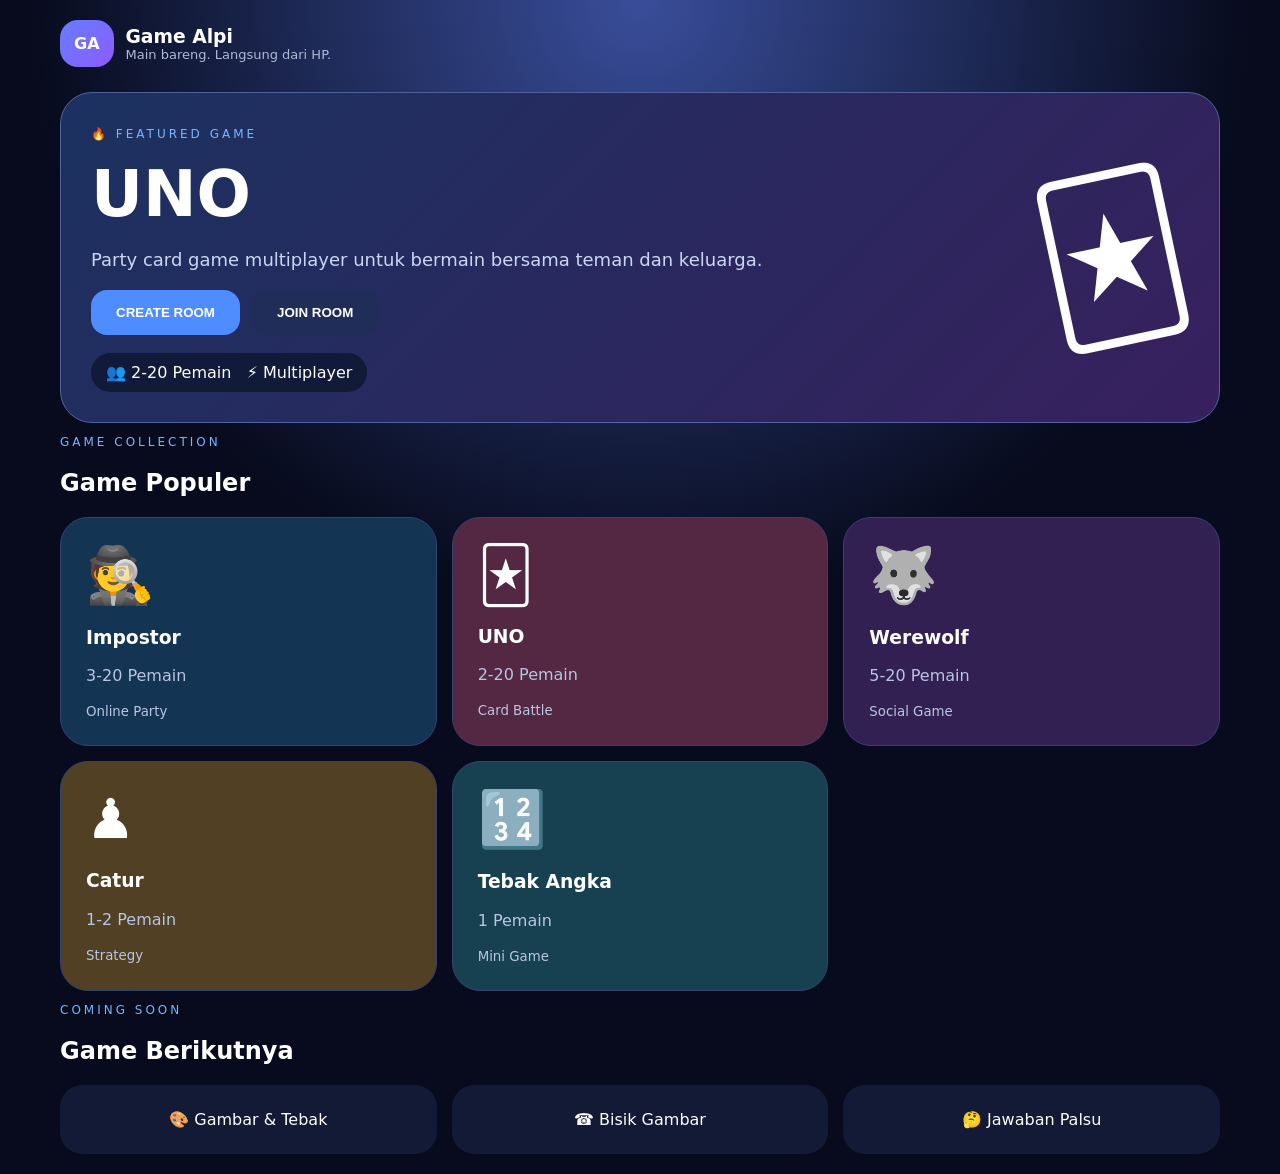
==== index.html @ 484ffc63 "Add files via upload" ====
<!doctype html>
<html lang="id">
<head>
<meta charset="UTF-8">
<meta name="viewport" content="width=device-width,initial-scale=1">
<title>Game Alpi</title>
<link rel="stylesheet" href="style.css">
</head>
<body>
<div class="bg"></div>

<main class="container">

<header class="nav">
    <div class="brand">
        <div class="logo">GA</div>
        <div>
            <h3>Game Alpi</h3>
            <p>Main bareng. Langsung dari HP.</p>
        </div>
    </div>

    <div class="nav-actions">
        
        
    </div>
</header>

<section class="hero">
    <div class="hero-content">
        <span>🔥 FEATURED GAME</span>
        <h1>UNO</h1>
        <p>Party card game multiplayer untuk bermain bersama teman dan keluarga.</p>

        <div class="hero-buttons">
            <button onclick="location.href='uno/'">CREATE ROOM</button>
            <button class="secondary" onclick="location.href='uno/'">JOIN ROOM</button>
        </div>

        <div class="stats">
            👥 2-20 Pemain &nbsp; ⚡ Multiplayer
        </div>
    </div>

    <div class="hero-art">
        🃏
    </div>
</section>

<section>
<div class="title">
    <p>GAME COLLECTION</p>
    <h2>Game Populer</h2>
</div>

<div class="games">
<a class="card blue" href="impostor/"><b>🕵️</b><h3>Impostor</h3><p>3-20 Pemain</p><small>Online Party</small></a>
<a class="card red" href="uno/"><b>🃏</b><h3>UNO</h3><p>2-20 Pemain</p><small>Card Battle</small></a>
<a class="card purple" href="werewolf/"><b>🐺</b><h3>Werewolf</h3><p>5-20 Pemain</p><small>Social Game</small></a>
<a class="card gold" href="catur/"><b>♟</b><h3>Catur</h3><p>1-2 Pemain</p><small>Strategy</small></a>
<a class="card cyan" href="tebak-angka/"><b>🔢</b><h3>Tebak Angka</h3><p>1 Pemain</p><small>Mini Game</small></a>
</div>
</section>

<section>
<div class="title">
<p>COMING SOON</p>
<h2>Game Berikutnya</h2>
</div>

<div class="coming">
<div>🎨 Gambar & Tebak</div>
<div>☎️ Bisik Gambar</div>
<div>🤔 Jawaban Palsu</div>
</div>
</section>

</main>

</body>
</html>
---- style.css ----
*{box-sizing:border-box}

body{
margin:0;
background:#070b1d;
color:white;
font-family:Inter,system-ui,sans-serif
}

.bg{
position:fixed;
inset:0;
background:
radial-gradient(circle at top,#394d9a,#070b1d 55%);
z-index:-1
}

.container{
max-width:1200px;
margin:auto;
padding:20px
}

.nav{
display:flex;
justify-content:space-between;
align-items:center;
gap:15px
}

.brand{
display:flex;
gap:12px;
align-items:center
}

.logo{
background:linear-gradient(135deg,#667cff,#8d5cff);
padding:14px;
border-radius:18px;
font-weight:900
}

.brand h3{
margin:0
}

.brand p{
margin:0;
font-size:13px;
color:#aeb9d8
}

.nav-actions{
display:flex;
gap:8px
}

.small-btn{
background:#17234a;
border:1px solid #304478;
color:white;
padding:10px 14px;
border-radius:14px;
cursor:pointer
}

.hero{
margin-top:25px;
padding:30px;
border-radius:32px;
background:
linear-gradient(135deg,#1b3160,#37205d);
border:1px solid #51639c;
display:flex;
justify-content:space-between;
align-items:center;
overflow:hidden
}

.hero span,.title p{
color:#79b5ff;
letter-spacing:3px;
font-size:12px
}

.hero h1{
font-size:64px;
margin:15px 0
}

.hero p{
color:#ccd7f5;
font-size:18px
}

.hero-buttons{
display:flex;
gap:12px;
margin-top:20px
}

button{
background:#4f8cff;
color:white;
border:0;
padding:15px 25px;
border-radius:16px;
font-weight:800
}

.secondary{
background:#202d58
}

.stats{
margin-top:18px;
background:#111a38;
display:inline-block;
padding:10px 15px;
border-radius:20px
}

.hero-art{
font-size:150px;
transform:rotate(-12deg)
}

.games{
display:grid;
grid-template-columns:repeat(3,1fr);
gap:15px
}

.card{
text-decoration:none;
color:white;
padding:25px;
min-height:190px;
border-radius:28px;
border:1px solid #34446c;
transition:.25s
}

.card:hover{
transform:translateY(-8px) scale(1.02)
}

.card b{
font-size:55px
}

.card p,.card small{
color:#b9c5e3
}

.blue{background:#143453}
.red{background:#542743}
.purple{background:#322052}
.gold{background:#514023}
.cyan{background:#174151}

.coming{
display:grid;
grid-template-columns:repeat(3,1fr);
gap:15px
}

.coming div{
padding:25px;
background:#121a35;
border-radius:22px;
text-align:center
}

@media(max-width:700px){

.container{
padding:16px
}

.nav{
align-items:flex-start
}

.nav-actions{
flex-direction:column
}

.hero{
display:block;
padding:24px
}

.hero h1{
font-size:48px
}

.hero-art{
text-align:center;
font-size:100px;
margin-top:20px
}

.hero-buttons{
flex-direction:column
}

.hero-buttons button{
width:100%
}

.games{
grid-template-columns:repeat(2,1fr)
}

.coming{
grid-template-columns:1fr
}

.card{
padding:18px;
min-height:160px
}

.card b{
font-size:42px
}
}


/* MOBILE UI V2 - compact game launcher */
@media(max-width:700px){

.container{
    padding:14px;
}

.brand h3{
    font-size:22px;
}

.brand p{
    font-size:12px;
}

.logo{
    padding:12px;
    border-radius:15px;
}

.nav-actions .small-btn{
    padding:9px 14px;
}

.hero{
    margin-top:18px;
    padding:22px;
    min-height:520px;
    border-radius:26px;
}

.hero h1{
    font-size:42px;
    margin:12px 0;
}

.hero p{
    font-size:16px;
    line-height:1.5;
}

.hero-buttons{
    margin-top:16px;
    gap:10px;
}

.hero-buttons button{
    padding:13px;
}

.stats{
    margin-top:14px;
    font-size:14px;
}

.hero-art{
    font-size:78px;
    margin-top:10px;
}

.title h2{
    font-size:26px;
}

.games{
    gap:12px;
}

.card{
    padding:16px;
    min-height:145px;
    border-radius:22px;
}

.card b{
    font-size:38px;
}

.card h3{
    margin:8px 0 4px;
    font-size:17px;
}

.card p{
    font-size:13px;
}
}


/* Featured game landscape mobile layout */
@media(max-width:700px){

.hero{
    display:flex;
    flex-direction:row;
    align-items:center;
    min-height:270px;
    padding:18px;
    gap:8px;
}

.hero-content{
    flex:1;
}

.hero h1{
    font-size:34px;
}

.hero p{
    font-size:13px;
}

.hero-buttons{
    flex-direction:row;
}

.hero-buttons button{
    padding:10px 12px;
    font-size:12px;
}

.stats{
    font-size:12px;
}

.hero-art{
    flex:0 0 90px;
    font-size:70px;
    margin:0;
}

}
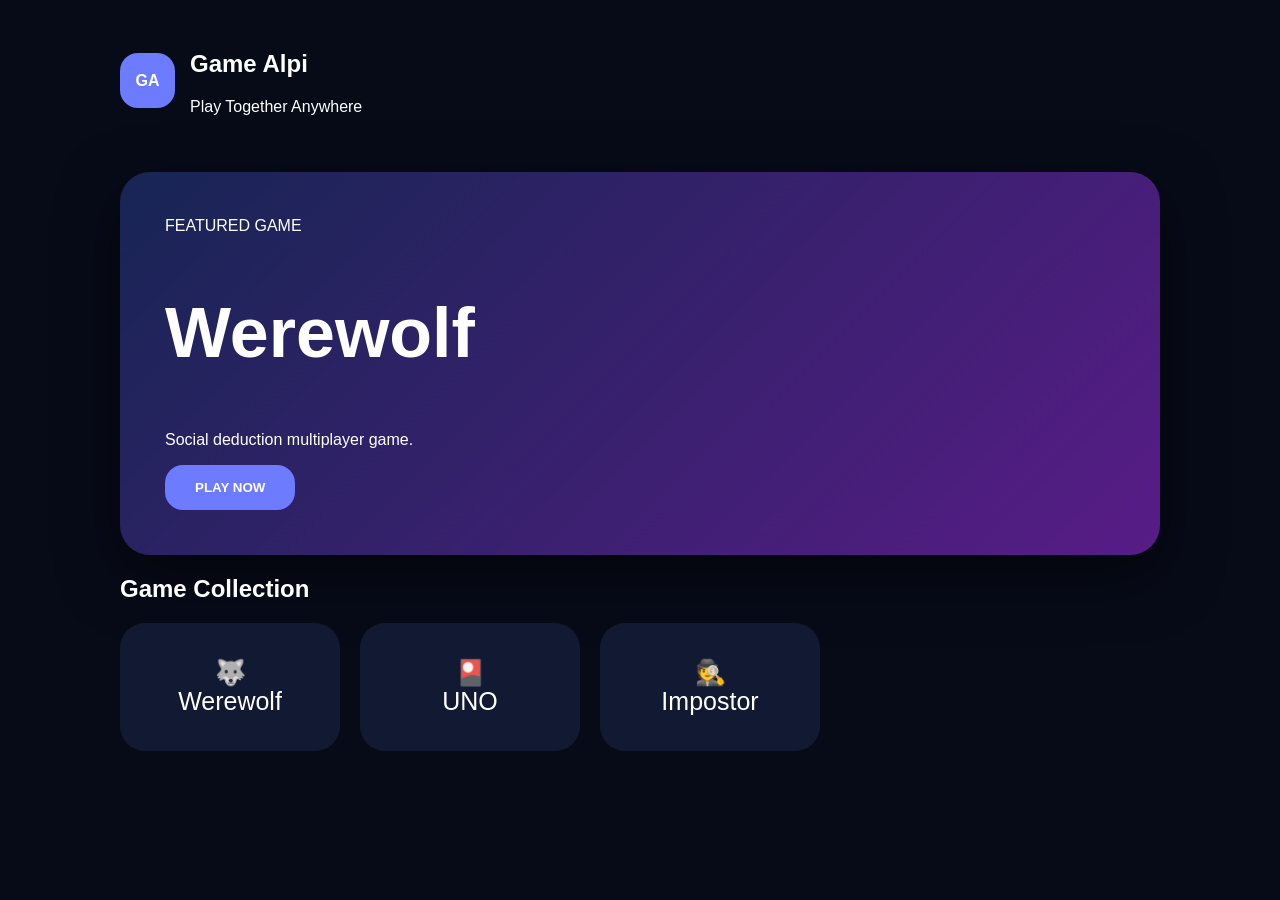
==== commit e497ae50: "Add files via upload" ====
--- a/index.html
+++ b/index.html
@@ -1,81 +1,47 @@
-<!doctype html>
-<html lang="id">
+<!DOCTYPE html>
+<html>
 <head>
 <meta charset="UTF-8">
-<meta name="viewport" content="width=device-width,initial-scale=1">
+<meta name="viewport" content="width=device-width, initial-scale=1.0">
 <title>Game Alpi</title>
-<link rel="stylesheet" href="style.css">
+<link rel="stylesheet" href="css/global.css">
+<link rel="stylesheet" href="css/home.css">
 </head>
 <body>
-<div class="bg"></div>
 
-<main class="container">
-
-<header class="nav">
-    <div class="brand">
-        <div class="logo">GA</div>
-        <div>
-            <h3>Game Alpi</h3>
-            <p>Main bareng. Langsung dari HP.</p>
-        </div>
-    </div>
-
-    <div class="nav-actions">
-        
-        
-    </div>
+<div id="app">
+<header>
+<div class="logo">GA</div>
+<div>
+<h2>Game Alpi</h2>
+<p>Play Together Anywhere</p>
+</div>
 </header>
 
 <section class="hero">
-    <div class="hero-content">
-        <span>🔥 FEATURED GAME</span>
-        <h1>UNO</h1>
-        <p>Party card game multiplayer untuk bermain bersama teman dan keluarga.</p>
-
-        <div class="hero-buttons">
-            <button onclick="location.href='uno/'">CREATE ROOM</button>
-            <button class="secondary" onclick="location.href='uno/'">JOIN ROOM</button>
-        </div>
-
-        <div class="stats">
-            👥 2-20 Pemain &nbsp; ⚡ Multiplayer
-        </div>
-    </div>
-
-    <div class="hero-art">
-        🃏
-    </div>
+<span>FEATURED GAME</span>
+<h1>Werewolf</h1>
+<p>Social deduction multiplayer game.</p>
+<button onclick="openGame()">PLAY NOW</button>
 </section>
 
-<section>
-<div class="title">
-    <p>GAME COLLECTION</p>
-    <h2>Game Populer</h2>
+<section class="games">
+<h2>Game Collection</h2>
+<div class="cards">
+<div class="card" onclick="openGame()">
+🐺<br>Werewolf
+</div>
+<div class="card">
+🎴<br>UNO
+</div>
+<div class="card">
+🕵<br>Impostor
+</div>
+</div>
+</section>
 </div>
 
-<div class="games">
-<a class="card blue" href="impostor/"><b>🕵️</b><h3>Impostor</h3><p>3-20 Pemain</p><small>Online Party</small></a>
-<a class="card red" href="uno/"><b>🃏</b><h3>UNO</h3><p>2-20 Pemain</p><small>Card Battle</small></a>
-<a class="card purple" href="werewolf/"><b>🐺</b><h3>Werewolf</h3><p>5-20 Pemain</p><small>Social Game</small></a>
-<a class="card gold" href="catur/"><b>♟</b><h3>Catur</h3><p>1-2 Pemain</p><small>Strategy</small></a>
-<a class="card cyan" href="tebak-angka/"><b>🔢</b><h3>Tebak Angka</h3><p>1 Pemain</p><small>Mini Game</small></a>
-</div>
-</section>
-
-<section>
-<div class="title">
-<p>COMING SOON</p>
-<h2>Game Berikutnya</h2>
-</div>
-
-<div class="coming">
-<div>🎨 Gambar & Tebak</div>
-<div>☎️ Bisik Gambar</div>
-<div>🤔 Jawaban Palsu</div>
-</div>
-</section>
-
-</main>
-
+<script src="js/router.js"></script>
+<script src="js/app.js"></script>
 </body>
 </html>
--- a/css/global.css
+++ b/css/global.css
@@ -0,0 +1,17 @@
+*{box-sizing:border-box;font-family:Inter,Arial,sans-serif}
+body{
+margin:0;
+min-height:100vh;
+background:#070b18;
+color:white;
+}
+#app{max-width:1100px;margin:auto;padding:30px}
+button{
+background:#6c7bff;
+border:0;
+padding:15px 30px;
+border-radius:18px;
+color:white;
+font-weight:bold;
+cursor:pointer;
+}
--- a/css/home.css
+++ b/css/home.css
@@ -0,0 +1,40 @@
+header{
+display:flex;
+gap:15px;
+align-items:center;
+}
+.logo{
+width:55px;height:55px;
+border-radius:18px;
+background:#6c7bff;
+display:flex;
+align-items:center;
+justify-content:center;
+font-weight:bold;
+}
+.hero{
+margin-top:40px;
+padding:45px;
+border-radius:30px;
+background:linear-gradient(135deg,#172554,#581c87);
+box-shadow:0 20px 60px #0008;
+}
+.hero h1{font-size:70px}
+.cards{
+display:flex;
+gap:20px;
+flex-wrap:wrap;
+}
+.card{
+background:#121a33;
+padding:35px;
+border-radius:25px;
+width:220px;
+text-align:center;
+font-size:25px;
+cursor:pointer;
+transition:.3s;
+}
+.card:hover{
+transform:translateY(-8px);
+}
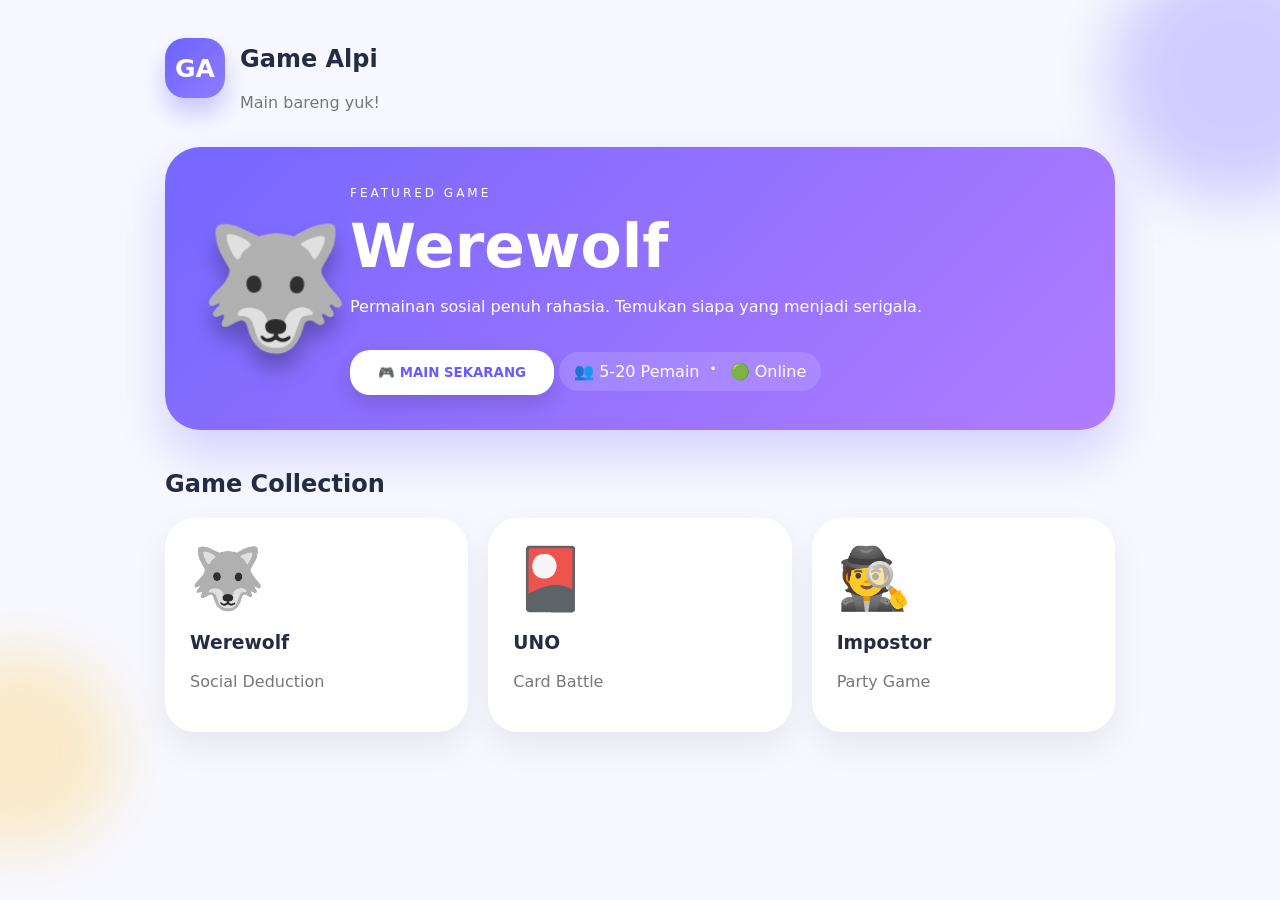
==== commit 5293a15c: "Add files via upload" ====
--- a/index.html
+++ b/index.html
@@ -1,47 +1,87 @@
+
 <!DOCTYPE html>
 <html>
 <head>
 <meta charset="UTF-8">
 <meta name="viewport" content="width=device-width, initial-scale=1.0">
 <title>Game Alpi</title>
-<link rel="stylesheet" href="css/global.css">
-<link rel="stylesheet" href="css/home.css">
+<link rel="stylesheet" href="css/style.css">
 </head>
+
 <body>
 
-<div id="app">
-<header>
+<div class="bubble b1"></div>
+<div class="bubble b2"></div>
+
+<main class="container">
+
+<header class="header">
 <div class="logo">GA</div>
 <div>
 <h2>Game Alpi</h2>
-<p>Play Together Anywhere</p>
+<p>Main bareng yuk!</p>
 </div>
 </header>
 
-<section class="hero">
+
+<section class="featured">
+
+<div class="character">🐺</div>
+
+<div class="content">
 <span>FEATURED GAME</span>
 <h1>Werewolf</h1>
-<p>Social deduction multiplayer game.</p>
-<button onclick="openGame()">PLAY NOW</button>
+<p>
+Permainan sosial penuh rahasia.
+Temukan siapa yang menjadi serigala.
+</p>
+
+<button onclick="playGame()">
+🎮 MAIN SEKARANG
+</button>
+
+<div class="info">
+👥 5-20 Pemain
+<span>•</span>
+🟢 Online
+</div>
+
+</div>
+
 </section>
 
-<section class="games">
-<h2>Game Collection</h2>
-<div class="cards">
-<div class="card" onclick="openGame()">
-🐺<br>Werewolf
-</div>
-<div class="card">
-🎴<br>UNO
-</div>
-<div class="card">
-🕵<br>Impostor
-</div>
-</div>
-</section>
+
+<h2 class="title">Game Collection</h2>
+
+
+<section class="collection">
+
+<div class="game-card">
+<div class="icon">🐺</div>
+<h3>Werewolf</h3>
+<p>Social Deduction</p>
 </div>
 
-<script src="js/router.js"></script>
+
+<div class="game-card uno">
+<div class="icon">🎴</div>
+<h3>UNO</h3>
+<p>Card Battle</p>
+</div>
+
+
+<div class="game-card impostor">
+<div class="icon">🕵️</div>
+<h3>Impostor</h3>
+<p>Party Game</p>
+</div>
+
+</section>
+
+
+</main>
+
+
 <script src="js/app.js"></script>
 </body>
 </html>
--- a/css/style.css
+++ b/css/style.css
@@ -0,0 +1,197 @@
+
+*{
+box-sizing:border-box;
+font-family:Inter,system-ui,sans-serif;
+}
+
+body{
+margin:0;
+min-height:100vh;
+background:#f7f8ff;
+color:#252b42;
+overflow-x:hidden;
+}
+
+
+.container{
+max-width:1000px;
+margin:auto;
+padding:25px;
+}
+
+
+.bubble{
+position:fixed;
+border-radius:50%;
+filter:blur(30px);
+opacity:.35;
+z-index:-1;
+}
+
+.b1{
+width:250px;
+height:250px;
+background:#8b7cff;
+top:-50px;
+right:-80px;
+animation:move 8s infinite;
+}
+
+.b2{
+width:200px;
+height:200px;
+background:#ffd166;
+bottom:50px;
+left:-80px;
+animation:move 10s infinite reverse;
+}
+
+@keyframes move{
+50%{transform:translateY(40px)}
+}
+
+
+.header{
+display:flex;
+align-items:center;
+gap:15px;
+}
+
+.logo{
+width:60px;
+height:60px;
+border-radius:20px;
+background:linear-gradient(135deg,#6c63ff,#8f7cff);
+color:white;
+display:flex;
+align-items:center;
+justify-content:center;
+font-size:25px;
+font-weight:900;
+box-shadow:0 15px 25px #6c63ff55;
+}
+
+
+.header p{
+margin:0;
+color:#777;
+}
+
+
+.featured{
+margin-top:35px;
+background:linear-gradient(135deg,#7667ff,#b07cff);
+border-radius:35px;
+padding:35px;
+color:white;
+display:flex;
+align-items:center;
+overflow:hidden;
+box-shadow:0 25px 50px #7667ff44;
+}
+
+
+.character{
+font-size:120px;
+animation:float 3s infinite;
+filter:drop-shadow(0 15px 10px #0004);
+}
+
+
+@keyframes float{
+50%{transform:translateY(-12px)}
+}
+
+
+.content h1{
+font-size:60px;
+margin:10px 0;
+}
+
+
+.content span{
+letter-spacing:3px;
+font-size:12px;
+}
+
+
+button{
+background:white;
+color:#665cff;
+border:0;
+padding:15px 28px;
+border-radius:20px;
+font-weight:900;
+cursor:pointer;
+box-shadow:0 10px 20px #0002;
+transition:.2s;
+}
+
+
+button:active{
+transform:scale(.95);
+}
+
+
+.info{
+margin-top:20px;
+background:#ffffff22;
+padding:10px 15px;
+border-radius:20px;
+display:inline-flex;
+gap:10px;
+}
+
+
+.title{
+margin-top:40px;
+}
+
+
+.collection{
+display:grid;
+grid-template-columns:repeat(auto-fit,minmax(220px,1fr));
+gap:20px;
+}
+
+
+.game-card{
+background:white;
+border-radius:30px;
+padding:25px;
+box-shadow:0 15px 35px #0001;
+transition:.3s;
+}
+
+
+.game-card:hover{
+transform:translateY(-10px);
+}
+
+
+.icon{
+font-size:60px;
+}
+
+
+.game-card p{
+color:#777;
+}
+
+
+@media(max-width:600px){
+
+.featured{
+flex-direction:column;
+align-items:flex-start;
+}
+
+.character{
+font-size:90px;
+}
+
+.content h1{
+font-size:45px;
+}
+
+}
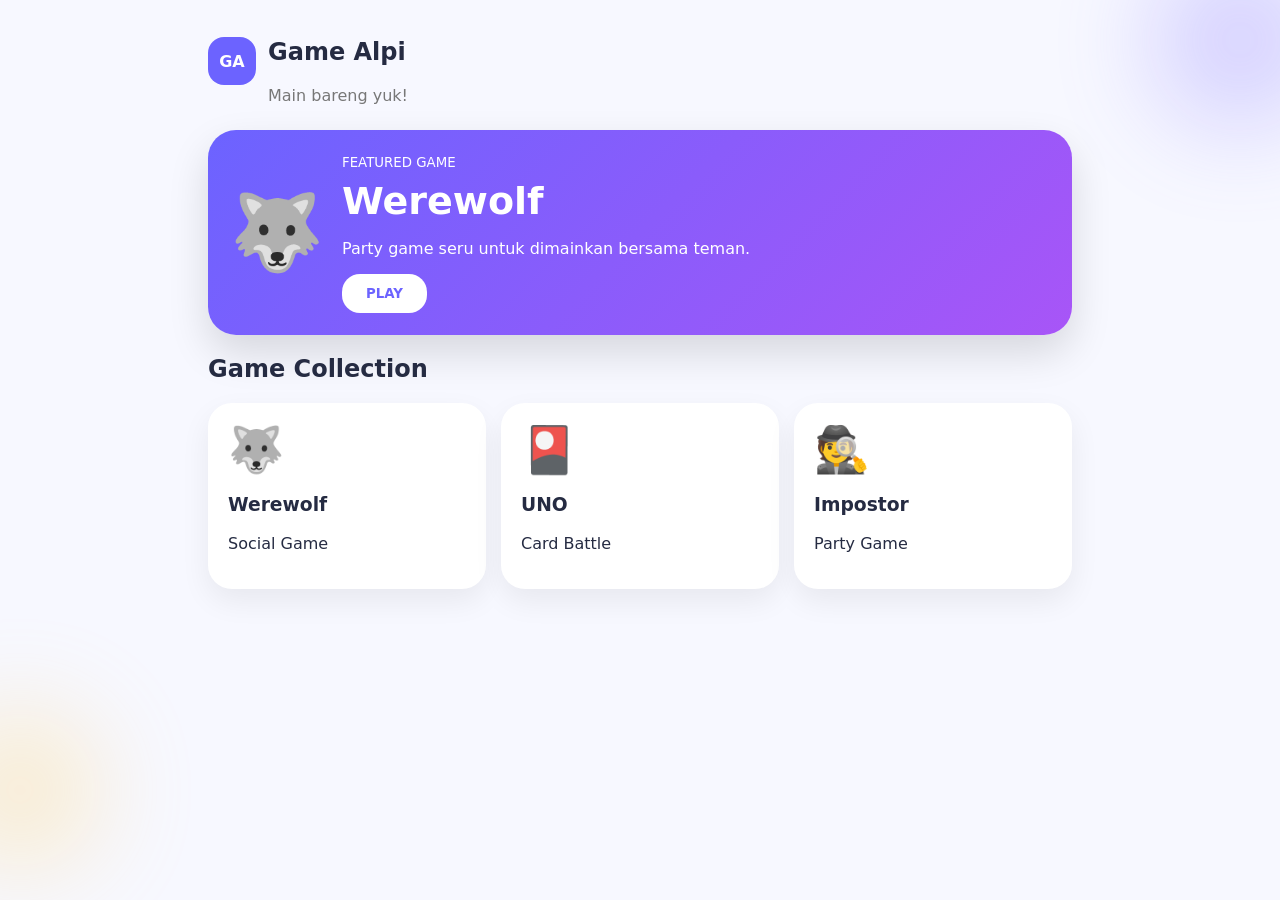
==== commit 3878158f: "Add files via upload" ====
--- a/index.html
+++ b/index.html
@@ -1,4 +1,3 @@
-
 <!DOCTYPE html>
 <html>
 <head>
@@ -7,11 +6,10 @@
 <title>Game Alpi</title>
 <link rel="stylesheet" href="css/style.css">
 </head>
-
 <body>
 
-<div class="bubble b1"></div>
-<div class="bubble b2"></div>
+<div class="orb orb1"></div>
+<div class="orb orb2"></div>
 
 <main class="container">
 
@@ -23,64 +21,39 @@
 </div>
 </header>
 
+<section class="featured">
+<div class="cover">🐺</div>
+<div class="info">
+<small>FEATURED GAME</small>
+<h1>Werewolf</h1>
+<p>Party game seru untuk dimainkan bersama teman.</p>
+<button onclick="openWerewolf()">PLAY</button>
+</div>
+</section>
 
-<section class="featured">
+<h2>Game Collection</h2>
 
-<div class="character">🐺</div>
-
-<div class="content">
-<span>FEATURED GAME</span>
-<h1>Werewolf</h1>
-<p>
-Permainan sosial penuh rahasia.
-Temukan siapa yang menjadi serigala.
-</p>
-
-<button onclick="playGame()">
-🎮 MAIN SEKARANG
-</button>
-
-<div class="info">
-👥 5-20 Pemain
-<span>•</span>
-🟢 Online
+<div class="grid">
+<div class="card" onclick="openWerewolf()">
+<div>🐺</div>
+<h3>Werewolf</h3>
+<p>Social Game</p>
 </div>
 
-</div>
-
-</section>
-
-
-<h2 class="title">Game Collection</h2>
-
-
-<section class="collection">
-
-<div class="game-card">
-<div class="icon">🐺</div>
-<h3>Werewolf</h3>
-<p>Social Deduction</p>
-</div>
-
-
-<div class="game-card uno">
-<div class="icon">🎴</div>
+<div class="card">
+<div>🎴</div>
 <h3>UNO</h3>
 <p>Card Battle</p>
 </div>
 
-
-<div class="game-card impostor">
-<div class="icon">🕵️</div>
+<div class="card">
+<div>🕵️</div>
 <h3>Impostor</h3>
 <p>Party Game</p>
 </div>
-
-</section>
-
+</div>
 
 </main>
-
 
 <script src="js/app.js"></script>
 </body>
--- a/css/style.css
+++ b/css/style.css
@@ -1,197 +1,99 @@
 
-*{
-box-sizing:border-box;
-font-family:Inter,system-ui,sans-serif;
-}
-
+*{box-sizing:border-box;font-family:Inter,system-ui,sans-serif}
 body{
 margin:0;
 min-height:100vh;
 background:#f7f8ff;
 color:#252b42;
-overflow-x:hidden;
+overflow-x:hidden
 }
-
-
 .container{
-max-width:1000px;
+max-width:900px;
 margin:auto;
-padding:25px;
+padding:18px
 }
-
-
-.bubble{
+.orb{
 position:fixed;
 border-radius:50%;
-filter:blur(30px);
-opacity:.35;
-z-index:-1;
+filter:blur(50px);
+opacity:.3;
+z-index:-1
 }
-
-.b1{
-width:250px;
-height:250px;
-background:#8b7cff;
-top:-50px;
-right:-80px;
-animation:move 8s infinite;
-}
-
-.b2{
-width:200px;
-height:200px;
-background:#ffd166;
-bottom:50px;
-left:-80px;
-animation:move 10s infinite reverse;
-}
-
-@keyframes move{
-50%{transform:translateY(40px)}
-}
-
+.orb1{width:180px;height:180px;background:#8b7cff;top:-50px;right:-50px}
+.orb2{width:160px;height:160px;background:#ffd166;bottom:30px;left:-60px}
 
 .header{
 display:flex;
 align-items:center;
-gap:15px;
+gap:12px
 }
-
 .logo{
-width:60px;
-height:60px;
-border-radius:20px;
-background:linear-gradient(135deg,#6c63ff,#8f7cff);
+width:48px;height:48px;
+border-radius:16px;
+background:#6c63ff;
 color:white;
 display:flex;
 align-items:center;
 justify-content:center;
-font-size:25px;
-font-weight:900;
-box-shadow:0 15px 25px #6c63ff55;
+font-weight:900
 }
-
-
-.header p{
-margin:0;
-color:#777;
-}
-
+.header p{margin:0;color:#777}
 
 .featured{
-margin-top:35px;
-background:linear-gradient(135deg,#7667ff,#b07cff);
-border-radius:35px;
-padding:35px;
+margin-top:25px;
+background:linear-gradient(135deg,#6c63ff,#a855f7);
+border-radius:28px;
+padding:22px;
 color:white;
 display:flex;
 align-items:center;
-overflow:hidden;
-box-shadow:0 25px 50px #7667ff44;
+gap:18px;
+box-shadow:0 18px 40px #0002
 }
-
-
-.character{
-font-size:120px;
+.cover{
+font-size:75px;
 animation:float 3s infinite;
-filter:drop-shadow(0 15px 10px #0004);
 }
-
-
 @keyframes float{
-50%{transform:translateY(-12px)}
+50%{transform:translateY(-8px)}
 }
-
-
-.content h1{
-font-size:60px;
-margin:10px 0;
+.info h1{
+font-size:38px;
+margin:8px 0
 }
-
-
-.content span{
-letter-spacing:3px;
-font-size:12px;
+button{
+border:0;
+background:white;
+color:#6c63ff;
+padding:12px 24px;
+border-radius:18px;
+font-weight:800
 }
-
-
-button{
+.grid{
+display:grid;
+grid-template-columns:repeat(3,1fr);
+gap:15px
+}
+.card{
 background:white;
-color:#665cff;
-border:0;
-padding:15px 28px;
-border-radius:20px;
-font-weight:900;
-cursor:pointer;
-box-shadow:0 10px 20px #0002;
-transition:.2s;
+padding:20px;
+border-radius:24px;
+box-shadow:0 12px 30px #0001;
+transition:.25s
 }
-
-
-button:active{
-transform:scale(.95);
-}
-
-
-.info{
-margin-top:20px;
-background:#ffffff22;
-padding:10px 15px;
-border-radius:20px;
-display:inline-flex;
-gap:10px;
-}
-
-
-.title{
-margin-top:40px;
-}
-
-
-.collection{
-display:grid;
-grid-template-columns:repeat(auto-fit,minmax(220px,1fr));
-gap:20px;
-}
-
-
-.game-card{
-background:white;
-border-radius:30px;
-padding:25px;
-box-shadow:0 15px 35px #0001;
-transition:.3s;
-}
-
-
-.game-card:hover{
-transform:translateY(-10px);
-}
-
-
-.icon{
-font-size:60px;
-}
-
-
-.game-card p{
-color:#777;
-}
-
+.card:hover{transform:translateY(-6px)}
+.card div{font-size:45px}
 
 @media(max-width:600px){
-
 .featured{
-flex-direction:column;
-align-items:flex-start;
+padding:18px;
 }
-
-.character{
-font-size:90px;
+.cover{font-size:60px}
+.info h1{font-size:32px}
+.grid{
+grid-template-columns:repeat(2,1fr)
 }
-
-.content h1{
-font-size:45px;
+.card{
+padding:15px
 }
-
 }
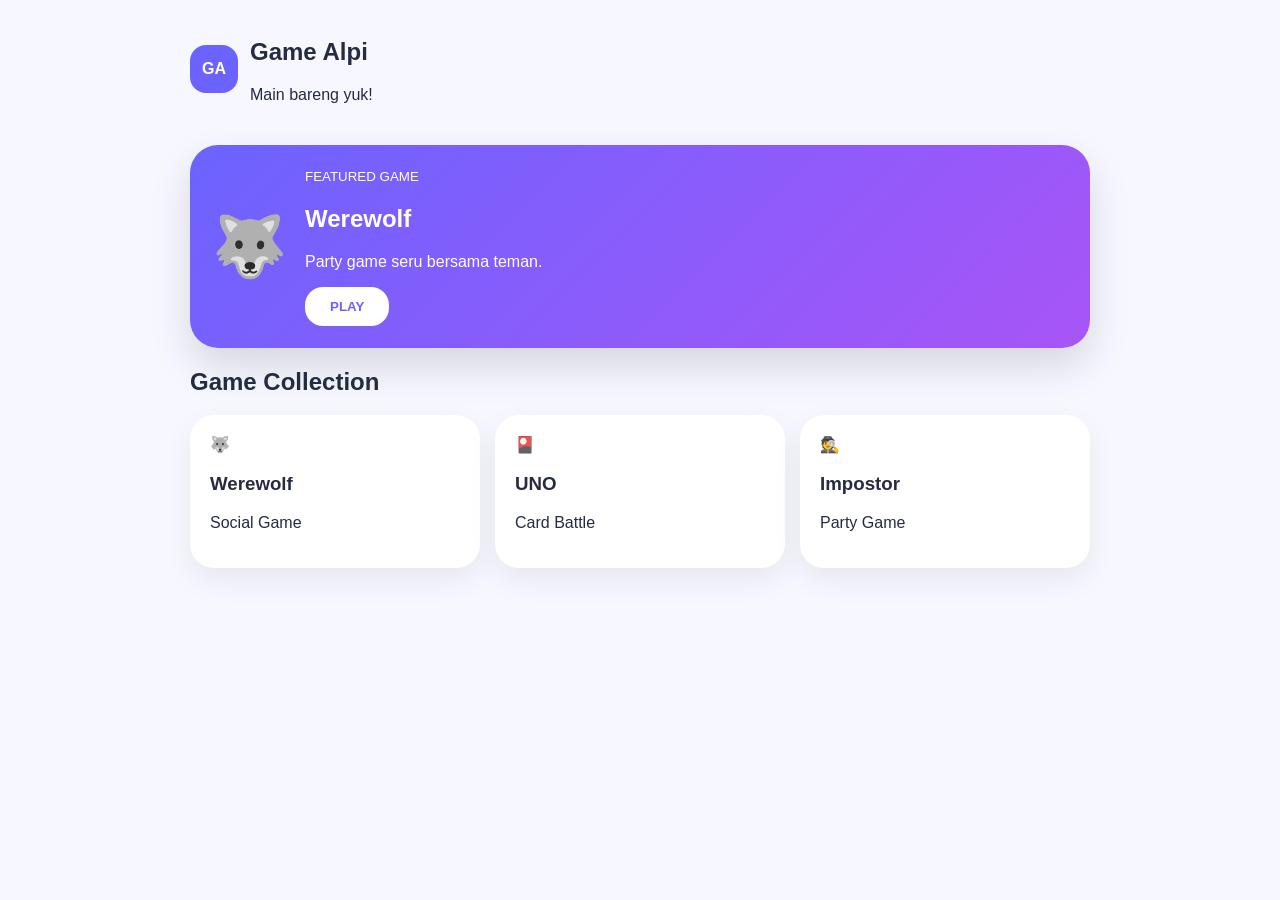
==== commit 7aa7be29: "Add files via upload" ====
--- a/index.html
+++ b/index.html
@@ -2,17 +2,12 @@
 <html>
 <head>
 <meta charset="UTF-8">
-<meta name="viewport" content="width=device-width, initial-scale=1.0">
+<meta name="viewport" content="width=device-width,initial-scale=1.0">
 <title>Game Alpi</title>
 <link rel="stylesheet" href="css/style.css">
 </head>
 <body>
-
-<div class="orb orb1"></div>
-<div class="orb orb2"></div>
-
 <main class="container">
-
 <header class="header">
 <div class="logo">GA</div>
 <div>
@@ -23,38 +18,21 @@
 
 <section class="featured">
 <div class="cover">🐺</div>
-<div class="info">
+<div>
 <small>FEATURED GAME</small>
 <h1>Werewolf</h1>
-<p>Party game seru untuk dimainkan bersama teman.</p>
+<p>Party game seru bersama teman.</p>
 <button onclick="openWerewolf()">PLAY</button>
 </div>
 </section>
 
 <h2>Game Collection</h2>
-
 <div class="grid">
-<div class="card" onclick="openWerewolf()">
-<div>🐺</div>
-<h3>Werewolf</h3>
-<p>Social Game</p>
+<div class="card" onclick="openWerewolf()">🐺<h3>Werewolf</h3><p>Social Game</p></div>
+<div class="card">🎴<h3>UNO</h3><p>Card Battle</p></div>
+<div class="card">🕵️<h3>Impostor</h3><p>Party Game</p></div>
 </div>
-
-<div class="card">
-<div>🎴</div>
-<h3>UNO</h3>
-<p>Card Battle</p>
-</div>
-
-<div class="card">
-<div>🕵️</div>
-<h3>Impostor</h3>
-<p>Party Game</p>
-</div>
-</div>
-
 </main>
-
 <script src="js/app.js"></script>
 </body>
 </html>
--- a/css/style.css
+++ b/css/style.css
@@ -1,99 +1,12 @@
 
-*{box-sizing:border-box;font-family:Inter,system-ui,sans-serif}
-body{
-margin:0;
-min-height:100vh;
-background:#f7f8ff;
-color:#252b42;
-overflow-x:hidden
-}
-.container{
-max-width:900px;
-margin:auto;
-padding:18px
-}
-.orb{
-position:fixed;
-border-radius:50%;
-filter:blur(50px);
-opacity:.3;
-z-index:-1
-}
-.orb1{width:180px;height:180px;background:#8b7cff;top:-50px;right:-50px}
-.orb2{width:160px;height:160px;background:#ffd166;bottom:30px;left:-60px}
-
-.header{
-display:flex;
-align-items:center;
-gap:12px
-}
-.logo{
-width:48px;height:48px;
-border-radius:16px;
-background:#6c63ff;
-color:white;
-display:flex;
-align-items:center;
-justify-content:center;
-font-weight:900
-}
-.header p{margin:0;color:#777}
-
-.featured{
-margin-top:25px;
-background:linear-gradient(135deg,#6c63ff,#a855f7);
-border-radius:28px;
-padding:22px;
-color:white;
-display:flex;
-align-items:center;
-gap:18px;
-box-shadow:0 18px 40px #0002
-}
-.cover{
-font-size:75px;
-animation:float 3s infinite;
-}
-@keyframes float{
-50%{transform:translateY(-8px)}
-}
-.info h1{
-font-size:38px;
-margin:8px 0
-}
-button{
-border:0;
-background:white;
-color:#6c63ff;
-padding:12px 24px;
-border-radius:18px;
-font-weight:800
-}
-.grid{
-display:grid;
-grid-template-columns:repeat(3,1fr);
-gap:15px
-}
-.card{
-background:white;
-padding:20px;
-border-radius:24px;
-box-shadow:0 12px 30px #0001;
-transition:.25s
-}
-.card:hover{transform:translateY(-6px)}
-.card div{font-size:45px}
-
-@media(max-width:600px){
-.featured{
-padding:18px;
-}
-.cover{font-size:60px}
-.info h1{font-size:32px}
-.grid{
-grid-template-columns:repeat(2,1fr)
-}
-.card{
-padding:15px
-}
-}
+body{margin:0;background:#f7f8ff;color:#252b42;font-family:Inter,sans-serif}
+.container{max-width:900px;margin:auto;padding:18px}
+.header{display:flex;gap:12px;align-items:center}
+.logo{width:48px;height:48px;border-radius:16px;background:#6c63ff;color:white;display:flex;align-items:center;justify-content:center;font-weight:bold}
+.featured{margin-top:25px;padding:22px;border-radius:28px;background:linear-gradient(135deg,#6c63ff,#a855f7);color:white;display:flex;gap:18px;align-items:center;box-shadow:0 18px 40px #0002}
+.cover{font-size:60px;animation:float 3s infinite}
+@keyframes float{50%{transform:translateY(-8px)}}
+button{padding:12px 25px;border:0;border-radius:18px;background:white;color:#6c63ff;font-weight:bold}
+.grid{display:grid;grid-template-columns:repeat(3,1fr);gap:15px}
+.card{background:white;padding:20px;border-radius:24px;box-shadow:0 12px 30px #0001}
+@media(max-width:600px){.grid{grid-template-columns:repeat(2,1fr)}}
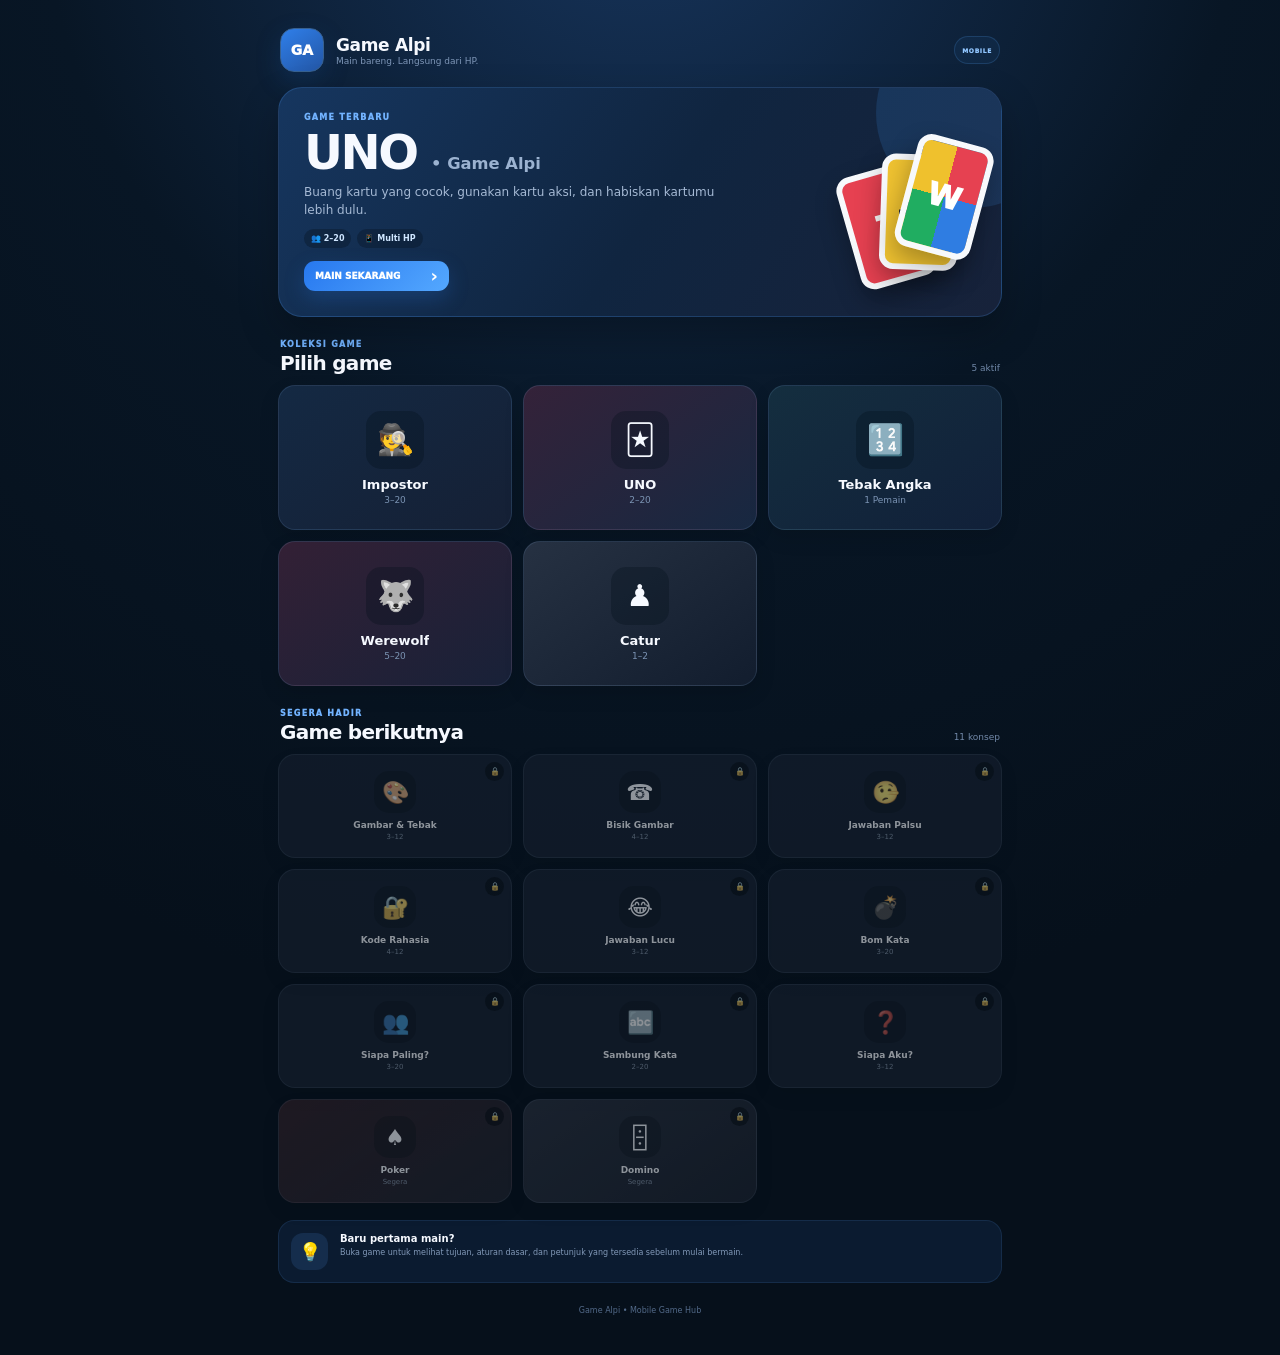
==== commit 5a9d68b1: "Add files via upload" ====
--- a/index.html
+++ b/index.html
@@ -1,38 +1,180 @@
 <!DOCTYPE html>
-<html>
+<html lang="id">
 <head>
-<meta charset="UTF-8">
-<meta name="viewport" content="width=device-width,initial-scale=1.0">
-<title>Game Alpi</title>
-<link rel="stylesheet" href="css/style.css">
+  <meta charset="UTF-8">
+  <meta name="viewport" content="width=device-width,initial-scale=1,viewport-fit=cover">
+  <meta name="theme-color" content="#07111f">
+  <title>Game Alpi</title>
+  <link rel="stylesheet" href="style.css">
 </head>
 <body>
-<main class="container">
-<header class="header">
-<div class="logo">GA</div>
-<div>
-<h2>Game Alpi</h2>
-<p>Main bareng yuk!</p>
-</div>
-</header>
+<main class="hub">
 
-<section class="featured">
-<div class="cover">🐺</div>
-<div>
-<small>FEATURED GAME</small>
-<h1>Werewolf</h1>
-<p>Party game seru bersama teman.</p>
-<button onclick="openWerewolf()">PLAY</button>
-</div>
-</section>
+  <header class="app-header">
+    <div class="brand-mark" data-dev-trigger title="Game Alpi">GA</div>
+    <div class="brand-copy">
+      <strong data-dev-trigger>Game Alpi</strong>
+      <span>Main bareng. Langsung dari HP.</span>
+    </div>
+    <div class="header-badge">MOBILE</div>
+  </header>
 
-<h2>Game Collection</h2>
-<div class="grid">
-<div class="card" onclick="openWerewolf()">🐺<h3>Werewolf</h3><p>Social Game</p></div>
-<div class="card">🎴<h3>UNO</h3><p>Card Battle</p></div>
-<div class="card">🕵️<h3>Impostor</h3><p>Party Game</p></div>
-</div>
+  <section class="featured">
+    <div class="featured-copy">
+      <span class="featured-kicker">GAME TERBARU</span>
+      <h1>UNO <small>• Game Alpi</small></h1>
+      <p>Buang kartu yang cocok, gunakan kartu aksi, dan habiskan kartumu lebih dulu.</p>
+      <div class="featured-meta">
+        <span>👥 2–20</span>
+        <span>📱 Multi HP</span>
+      </div>
+      <a href="uno/" class="featured-play">MAIN SEKARANG <b>›</b></a>
+    </div>
+    <div class="featured-art" aria-hidden="true">
+      <div class="mini-card card-red">7</div>
+      <div class="mini-card card-yellow">+2</div>
+      <div class="mini-card card-wild">W</div>
+    </div>
+  </section>
+
+  <div class="section-row">
+    <div>
+      <span class="section-kicker">KOLEKSI GAME</span>
+      <h2>Pilih game</h2>
+    </div>
+    <span class="section-count">5 aktif</span>
+  </div>
+
+  <section class="game-grid">
+    <a class="game-tile impostor" href="impostor/">
+      <div class="tile-icon">🕵️</div>
+      <strong>Impostor</strong>
+      <span>3–20</span>
+    </a>
+
+    <a class="game-tile uno" href="uno/">
+      <div class="tile-icon">🃏</div>
+      <strong>UNO</strong>
+      <span>2–20</span>
+    </a>
+
+    <a class="game-tile number" href="tebak-angka/">
+      <div class="tile-icon">🔢</div>
+      <strong>Tebak Angka</strong>
+      <span>1 Pemain</span>
+    </a>
+
+    <a class="game-tile werewolf" href="werewolf/">
+      <div class="tile-icon">🐺</div>
+      <strong>Werewolf</strong>
+      <span>5–20</span>
+    </a>
+
+    <a class="game-tile chess" href="catur/">
+      <div class="tile-icon">♟️</div>
+      <strong>Catur</strong>
+      <span>1–2</span>
+    </a>
+  </section>
+
+  
+  <div class="section-row">
+    <div>
+      <span class="section-kicker">SEGERA HADIR</span>
+      <h2>Game berikutnya</h2>
+    </div>
+    <span class="section-count">11 konsep</span>
+  </div>
+
+  <section id="upcomingGames" class="game-grid upcoming-grid">
+    <div class="game-tile locked" aria-disabled="true">
+      <div class="lock-chip">🔒</div>
+      <div class="tile-icon">🎨</div>
+      <strong>Gambar & Tebak</strong>
+      <span>3–12</span>
+    </div>
+
+    <div class="game-tile locked" aria-disabled="true">
+      <div class="lock-chip">🔒</div>
+      <div class="tile-icon">☎️</div>
+      <strong>Bisik Gambar</strong>
+      <span>4–12</span>
+    </div>
+
+    <div class="game-tile locked" aria-disabled="true">
+      <div class="lock-chip">🔒</div>
+      <div class="tile-icon">🤥</div>
+      <strong>Jawaban Palsu</strong>
+      <span>3–12</span>
+    </div>
+
+    <div class="game-tile locked" aria-disabled="true">
+      <div class="lock-chip">🔒</div>
+      <div class="tile-icon">🔐</div>
+      <strong>Kode Rahasia</strong>
+      <span>4–12</span>
+    </div>
+
+    <div class="game-tile locked" aria-disabled="true">
+      <div class="lock-chip">🔒</div>
+      <div class="tile-icon">😂</div>
+      <strong>Jawaban Lucu</strong>
+      <span>3–12</span>
+    </div>
+
+    <div class="game-tile locked" aria-disabled="true">
+      <div class="lock-chip">🔒</div>
+      <div class="tile-icon">💣</div>
+      <strong>Bom Kata</strong>
+      <span>3–20</span>
+    </div>
+
+    <div class="game-tile locked" aria-disabled="true">
+      <div class="lock-chip">🔒</div>
+      <div class="tile-icon">👥</div>
+      <strong>Siapa Paling?</strong>
+      <span>3–20</span>
+    </div>
+
+    <div class="game-tile locked" aria-disabled="true">
+      <div class="lock-chip">🔒</div>
+      <div class="tile-icon">🔤</div>
+      <strong>Sambung Kata</strong>
+      <span>2–20</span>
+    </div>
+
+    <div class="game-tile locked" aria-disabled="true">
+      <div class="lock-chip">🔒</div>
+      <div class="tile-icon">❓</div>
+      <strong>Siapa Aku?</strong>
+      <span>3–12</span>
+    </div>
+
+    <div class="game-tile locked poker" aria-disabled="true">
+      <div class="lock-chip">🔒</div>
+      <div class="tile-icon">♠️</div>
+      <strong>Poker</strong>
+      <span>Segera</span>
+    </div>
+
+    <div class="game-tile locked domino" aria-disabled="true">
+      <div class="lock-chip">🔒</div>
+      <div class="tile-icon">🁫</div>
+      <strong>Domino</strong>
+      <span>Segera</span>
+    </div>
+  </section>
+
+<section class="quick-guide">
+    <div class="guide-icon">💡</div>
+    <div>
+      <strong>Baru pertama main?</strong>
+      <p>Buka game untuk melihat tujuan, aturan dasar, dan petunjuk yang tersedia sebelum mulai bermain.</p>
+    </div>
+  </section>
+
+  <footer>Game Alpi • Mobile Game Hub</footer>
 </main>
-<script src="js/app.js"></script>
+<script src="developer.js"></script>
 </body>
-</html>
+</html>
--- a/style.css
+++ b/style.css
@@ -0,0 +1,53 @@
+*{box-sizing:border-box}
+:root{
+  --bg:#07111f;--panel:#10233b;--text:#f6f9ff;--muted:#8fa4c2;
+  --blue:#5ca7ff;--line:rgba(136,177,228,.14);
+}
+html,body{margin:0;min-height:100%;font-family:Inter,ui-sans-serif,system-ui,-apple-system,BlinkMacSystemFont,"Segoe UI",sans-serif;color:var(--text);background:#06101b}
+body{background:radial-gradient(circle at 50% -10%,#17355d 0,#081625 37%,#06101b 72%)}
+a{color:inherit;text-decoration:none;-webkit-tap-highlight-color:transparent}
+button{font:inherit}
+.hub{width:min(760px,100%);min-height:100vh;margin:auto;padding:14px 12px max(26px,env(safe-area-inset-bottom))}
+.app-header{display:grid;grid-template-columns:46px 1fr auto;align-items:center;gap:10px;padding:6px 2px 15px}
+.brand-mark{display:grid;place-items:center;width:44px;height:44px;border:1px solid #376191;border-radius:14px;color:#fff;background:linear-gradient(145deg,#2f7fea,#2356a5);box-shadow:0 9px 24px rgba(21,77,147,.27);font-size:14px;font-weight:1000}
+.brand-copy{min-width:0}.brand-copy strong{display:block;font-size:17px;letter-spacing:-.02em}.brand-copy span{display:block;margin-top:1px;color:#7e96b7;font-size:9px}
+.header-badge{display:grid;place-items:center;min-width:42px;height:28px;padding:0 7px;border:1px solid rgba(92,167,255,.18);border-radius:999px;color:#91c6ff;background:rgba(35,93,158,.13);font-size:6px;font-weight:1000;letter-spacing:.11em}
+.featured{position:relative;min-height:200px;overflow:hidden;padding:18px;border:1px solid rgba(83,156,245,.21);border-radius:24px;background:linear-gradient(125deg,#16365f 0,#102540 52%,#17223a 100%);box-shadow:0 17px 38px rgba(0,0,0,.26)}
+.featured:before{content:"";position:absolute;width:190px;height:190px;right:-65px;top:-70px;border-radius:50%;background:rgba(64,154,255,.15)}
+.featured-copy{position:relative;z-index:3;width:68%}.featured-kicker,.section-kicker{display:block;color:#72b3ff;font-size:8px;font-weight:950;letter-spacing:.16em}.featured h1{margin:8px 0 7px;font-size:35px;line-height:.95;letter-spacing:-.05em}.featured h1 small{font-size:.34em;letter-spacing:0;color:#9bb2d0}
+.featured p{margin:0;color:#a5b9d4;font-size:10px;line-height:1.5}.featured-meta{display:flex;gap:6px;margin-top:10px}.featured-meta span{padding:5px 7px;border-radius:999px;color:#cfe6ff;background:rgba(8,23,40,.42);font-size:8px;font-weight:800}
+.featured-play{display:flex;align-items:center;justify-content:space-between;width:145px;margin-top:13px;padding:10px 11px;border-radius:11px;color:#fff;background:linear-gradient(135deg,#2778ef,#54a8ff);font-size:9px;font-weight:950;box-shadow:0 8px 20px rgba(41,115,218,.25)}
+.featured-play:active,.game-tile:active{transform:scale(.97)}
+.featured-play b{font-size:18px;line-height:.5}
+.featured-art{position:absolute;z-index:2;right:11px;bottom:10px;width:112px;height:151px}
+.mini-card{position:absolute;display:grid;place-items:center;width:66px;height:98px;border:5px solid #f7f9fc;border-radius:12px;color:#fff;box-shadow:0 10px 22px rgba(0,0,0,.3);font-size:26px;font-weight:1000}
+.card-red{left:3px;top:34px;background:#e64151;transform:rotate(-16deg)}.card-yellow{left:31px;top:22px;color:#172033;background:#f0c331;transform:rotate(2deg)}.card-wild{left:52px;top:9px;background:conic-gradient(#e64151 0 25%,#2f7de2 0 50%,#20ad61 0 75%,#efc12d 0);transform:rotate(15deg)}
+.section-row{display:flex;align-items:end;justify-content:space-between;gap:10px;margin:23px 2px 10px}.section-row h2{margin:2px 0 0;font-size:20px;letter-spacing:-.035em}.section-count{padding-bottom:2px;color:#7289a9;font-size:9px}
+.game-grid{display:grid;grid-template-columns:repeat(3,minmax(0,1fr));gap:8px}
+.game-tile{position:relative;display:flex;min-width:0;min-height:116px;flex-direction:column;align-items:center;justify-content:center;padding:10px 5px;border:1px solid var(--line);border-radius:17px;background:#102139;box-shadow:0 8px 20px rgba(0,0,0,.12);transition:transform .12s ease}
+.tile-icon{display:grid;place-items:center;width:47px;height:47px;margin-bottom:8px;border-radius:15px;background:rgba(3,14,26,.3);font-size:25px}
+.game-tile strong{max-width:100%;overflow:hidden;text-overflow:ellipsis;white-space:nowrap;font-size:10px}.game-tile>span{margin-top:3px;color:#7c94b4;font-size:7px}
+.game-tile.impostor{background:linear-gradient(145deg,#142943,#152035)}.game-tile.uno{background:linear-gradient(145deg,#342239,#172841)}.game-tile.number{background:linear-gradient(145deg,#142e3f,#112039)}
+.game-tile.locked{opacity:.56;filter:saturate(.6);cursor:not-allowed}.lock-chip{position:absolute;right:7px;top:7px;display:grid;place-items:center;width:19px;height:19px;border-radius:999px;background:rgba(2,10,18,.58);font-size:8px}
+.quick-guide{display:grid;grid-template-columns:39px 1fr;gap:10px;align-items:start;margin-top:17px;padding:12px;border:1px solid rgba(92,167,255,.12);border-radius:16px;background:rgba(15,34,58,.7)}
+.guide-icon{display:grid;place-items:center;width:37px;height:37px;border-radius:12px;background:#152d4c;font-size:18px}.quick-guide strong{display:block;font-size:10px}.quick-guide p{margin:3px 0 0;color:#8299b8;font-size:8px;line-height:1.45}
+footer{padding:23px 0 0;text-align:center;color:#536a89;font-size:8px}
+@media(min-width:600px){
+  .hub{padding:22px 18px 40px}.featured{min-height:230px;padding:25px}.featured-copy{width:64%}.featured h1{font-size:48px}.featured p{font-size:12px}.featured-art{right:35px;bottom:23px;transform:scale(1.18)}
+  .game-grid{gap:11px}.game-tile{min-height:145px}.tile-icon{width:58px;height:58px;font-size:30px}.game-tile strong{font-size:13px}.game-tile>span{font-size:9px}
+}
+
+/* HOME AUDIT — active game identities + compact upcoming cards */
+.game-tile.werewolf{background:linear-gradient(145deg,#332035,#182138)}
+.game-tile.chess{background:linear-gradient(145deg,#263142,#121d2e)}
+.game-tile.poker{background:linear-gradient(145deg,#3a1d2a,#1b2334)}
+.game-tile.domino{background:linear-gradient(145deg,#253046,#172237)}
+.upcoming-grid .game-tile{min-height:104px}
+.upcoming-grid .tile-icon{width:42px;height:42px;margin-bottom:7px;font-size:22px}
+.upcoming-grid .game-tile strong{font-size:9px}
+.upcoming-grid .game-tile>span{font-size:7px}
+
+/* BOT TEST V1 — secret developer trigger */
+.brand-mark[data-dev-trigger],.brand-copy strong[data-dev-trigger]{cursor:default}
+body.developer-mode .header-badge{color:#cfe9ff;border-color:rgba(94,184,255,.28);background:rgba(35,96,159,.22)}
+body.developer-mode .header-badge:after{content:" • DEV"}
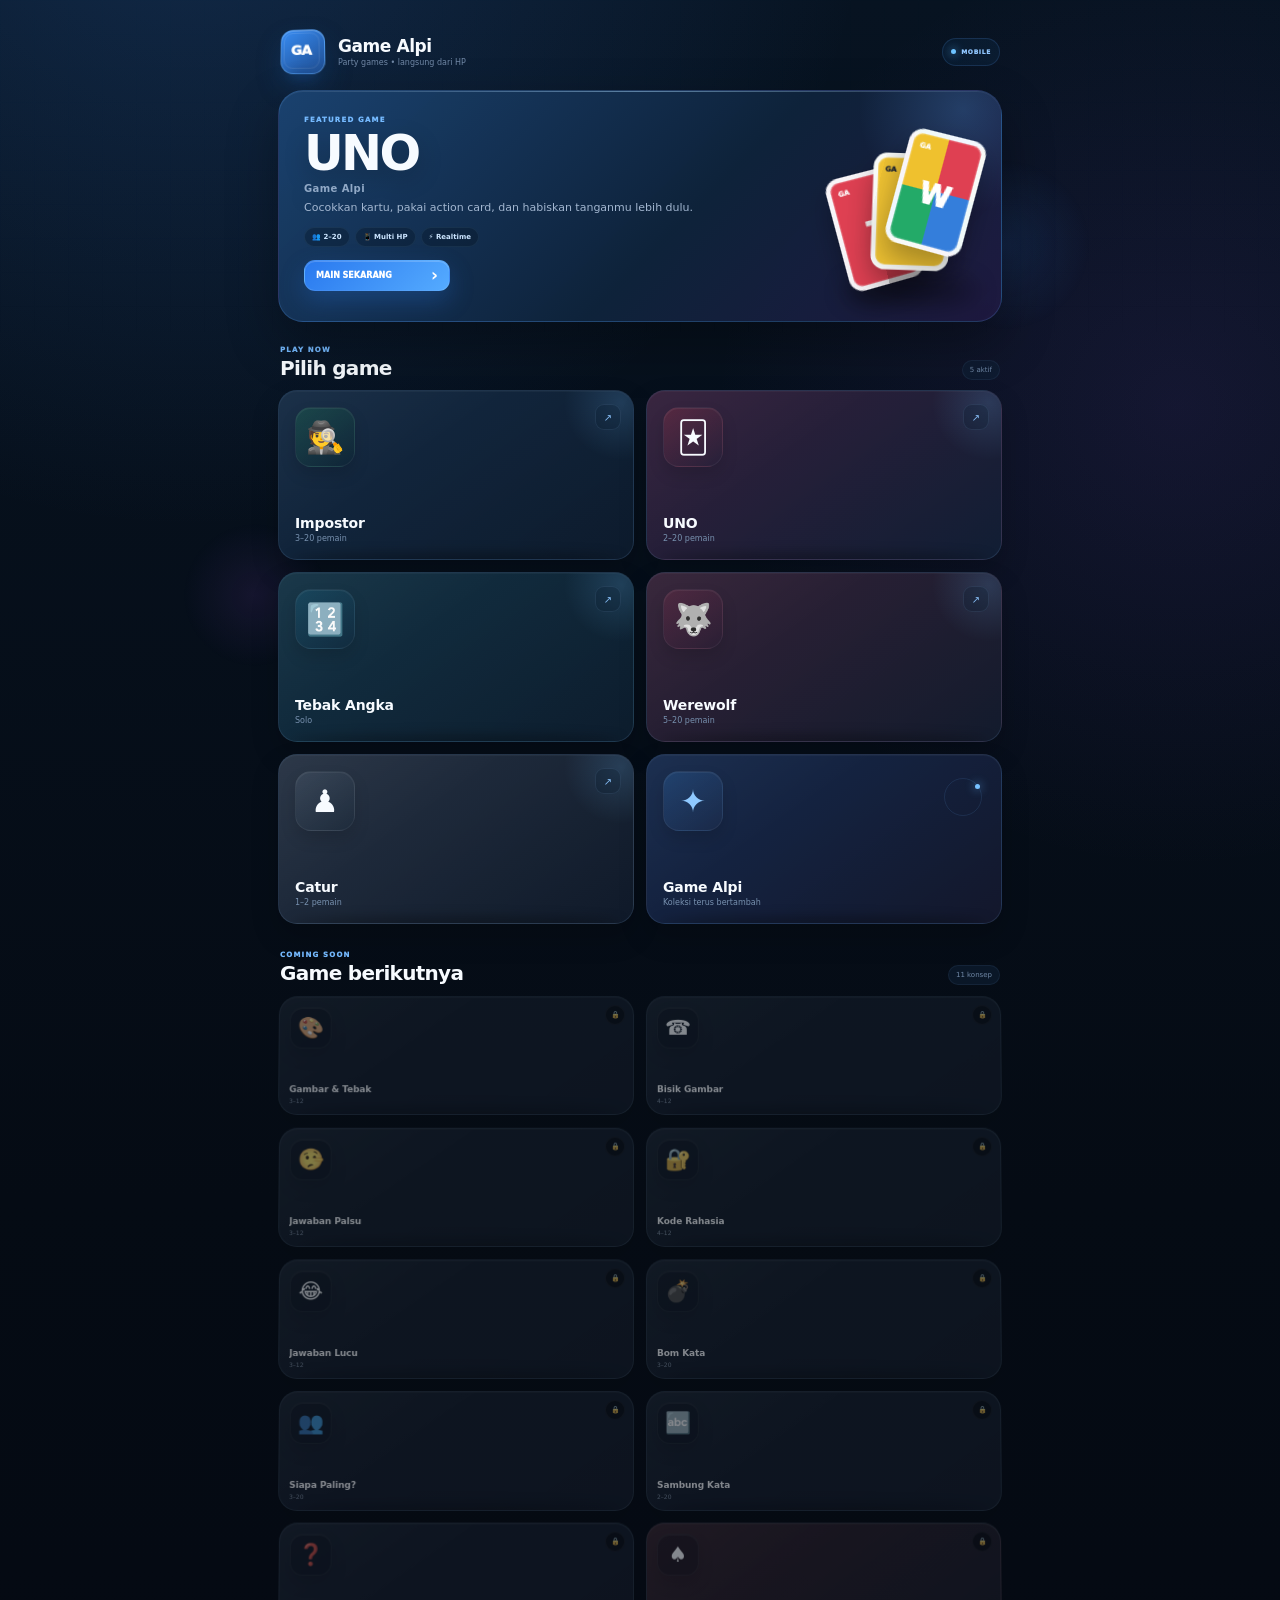
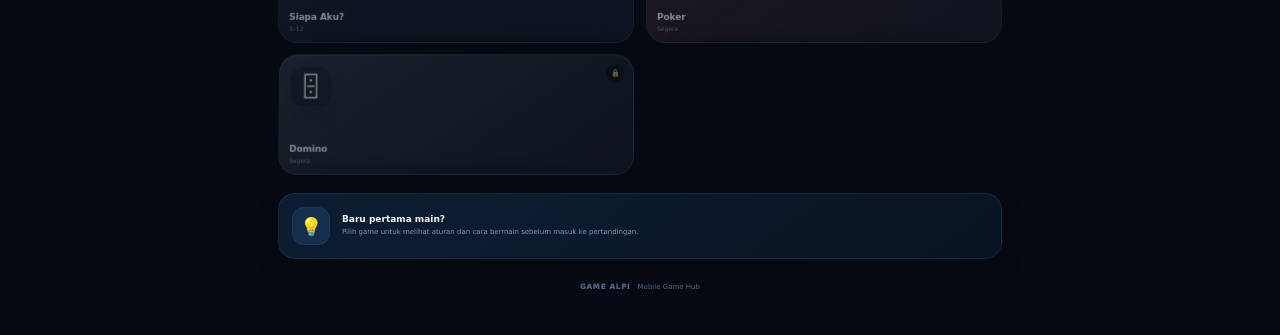
==== commit 09357438: "Add files via upload" ====
--- a/index.html
+++ b/index.html
@@ -3,177 +3,81 @@
 <head>
   <meta charset="UTF-8">
   <meta name="viewport" content="width=device-width,initial-scale=1,viewport-fit=cover">
-  <meta name="theme-color" content="#07111f">
+  <meta name="theme-color" content="#050b14">
   <title>Game Alpi</title>
   <link rel="stylesheet" href="style.css">
 </head>
 <body>
 <main class="hub">
+  <div class="ambient ambient-a" aria-hidden="true"></div>
+  <div class="ambient ambient-b" aria-hidden="true"></div>
 
   <header class="app-header">
-    <div class="brand-mark" data-dev-trigger title="Game Alpi">GA</div>
+    <div class="brand-mark" data-dev-trigger title="Game Alpi"><span>GA</span></div>
     <div class="brand-copy">
       <strong data-dev-trigger>Game Alpi</strong>
-      <span>Main bareng. Langsung dari HP.</span>
+      <span>Party games • langsung dari HP</span>
     </div>
-    <div class="header-badge">MOBILE</div>
+    <div class="header-badge"><i></i><span>MOBILE</span></div>
   </header>
 
   <section class="featured">
     <div class="featured-copy">
-      <span class="featured-kicker">GAME TERBARU</span>
-      <h1>UNO <small>• Game Alpi</small></h1>
-      <p>Buang kartu yang cocok, gunakan kartu aksi, dan habiskan kartumu lebih dulu.</p>
+      <span class="featured-kicker">FEATURED GAME</span>
+      <h1>UNO <small>Game Alpi</small></h1>
+      <p>Cocokkan kartu, pakai action card, dan habiskan tanganmu lebih dulu.</p>
       <div class="featured-meta">
-        <span>👥 2–20</span>
-        <span>📱 Multi HP</span>
+        <span>👥 2–20</span><span>📱 Multi HP</span><span>⚡ Realtime</span>
       </div>
-      <a href="uno/" class="featured-play">MAIN SEKARANG <b>›</b></a>
+      <a href="uno/" class="featured-play"><span>MAIN SEKARANG</span><b>›</b></a>
     </div>
     <div class="featured-art" aria-hidden="true">
-      <div class="mini-card card-red">7</div>
-      <div class="mini-card card-yellow">+2</div>
-      <div class="mini-card card-wild">W</div>
+      <div class="art-shadow"></div>
+      <div class="mini-card card-red"><small>GA</small><strong>7</strong></div>
+      <div class="mini-card card-yellow"><small>GA</small><strong>+2</strong></div>
+      <div class="mini-card card-wild"><small>GA</small><strong>W</strong></div>
     </div>
   </section>
 
   <div class="section-row">
-    <div>
-      <span class="section-kicker">KOLEKSI GAME</span>
-      <h2>Pilih game</h2>
-    </div>
+    <div><span class="section-kicker">PLAY NOW</span><h2>Pilih game</h2></div>
     <span class="section-count">5 aktif</span>
   </div>
 
-  <section class="game-grid">
-    <a class="game-tile impostor" href="impostor/">
-      <div class="tile-icon">🕵️</div>
-      <strong>Impostor</strong>
-      <span>3–20</span>
-    </a>
-
-    <a class="game-tile uno" href="uno/">
-      <div class="tile-icon">🃏</div>
-      <strong>UNO</strong>
-      <span>2–20</span>
-    </a>
-
-    <a class="game-tile number" href="tebak-angka/">
-      <div class="tile-icon">🔢</div>
-      <strong>Tebak Angka</strong>
-      <span>1 Pemain</span>
-    </a>
-
-    <a class="game-tile werewolf" href="werewolf/">
-      <div class="tile-icon">🐺</div>
-      <strong>Werewolf</strong>
-      <span>5–20</span>
-    </a>
-
-    <a class="game-tile chess" href="catur/">
-      <div class="tile-icon">♟️</div>
-      <strong>Catur</strong>
-      <span>1–2</span>
-    </a>
+  <section class="game-grid active-grid">
+    <a class="game-tile impostor" href="impostor/"><div class="tile-shine"></div><div class="tile-icon">🕵️</div><div class="tile-copy"><strong>Impostor</strong><span>3–20 pemain</span></div><div class="tile-arrow">↗</div></a>
+    <a class="game-tile uno" href="uno/"><div class="tile-shine"></div><div class="tile-icon">🃏</div><div class="tile-copy"><strong>UNO</strong><span>2–20 pemain</span></div><div class="tile-arrow">↗</div></a>
+    <a class="game-tile number" href="tebak-angka/"><div class="tile-shine"></div><div class="tile-icon">🔢</div><div class="tile-copy"><strong>Tebak Angka</strong><span>Solo</span></div><div class="tile-arrow">↗</div></a>
+    <a class="game-tile werewolf" href="werewolf/"><div class="tile-shine"></div><div class="tile-icon">🐺</div><div class="tile-copy"><strong>Werewolf</strong><span>5–20 pemain</span></div><div class="tile-arrow">↗</div></a>
+    <a class="game-tile chess" href="catur/"><div class="tile-shine"></div><div class="tile-icon">♟️</div><div class="tile-copy"><strong>Catur</strong><span>1–2 pemain</span></div><div class="tile-arrow">↗</div></a>
+    <div class="game-tile collection-card" aria-hidden="true"><div class="tile-icon">✦</div><div class="tile-copy"><strong>Game Alpi</strong><span>Koleksi terus bertambah</span></div><div class="mini-orbit"></div></div>
   </section>
 
-  
-  <div class="section-row">
-    <div>
-      <span class="section-kicker">SEGERA HADIR</span>
-      <h2>Game berikutnya</h2>
-    </div>
+  <div class="section-row upcoming-head">
+    <div><span class="section-kicker">COMING SOON</span><h2>Game berikutnya</h2></div>
     <span class="section-count">11 konsep</span>
   </div>
 
   <section id="upcomingGames" class="game-grid upcoming-grid">
-    <div class="game-tile locked" aria-disabled="true">
-      <div class="lock-chip">🔒</div>
-      <div class="tile-icon">🎨</div>
-      <strong>Gambar & Tebak</strong>
-      <span>3–12</span>
-    </div>
-
-    <div class="game-tile locked" aria-disabled="true">
-      <div class="lock-chip">🔒</div>
-      <div class="tile-icon">☎️</div>
-      <strong>Bisik Gambar</strong>
-      <span>4–12</span>
-    </div>
-
-    <div class="game-tile locked" aria-disabled="true">
-      <div class="lock-chip">🔒</div>
-      <div class="tile-icon">🤥</div>
-      <strong>Jawaban Palsu</strong>
-      <span>3–12</span>
-    </div>
-
-    <div class="game-tile locked" aria-disabled="true">
-      <div class="lock-chip">🔒</div>
-      <div class="tile-icon">🔐</div>
-      <strong>Kode Rahasia</strong>
-      <span>4–12</span>
-    </div>
-
-    <div class="game-tile locked" aria-disabled="true">
-      <div class="lock-chip">🔒</div>
-      <div class="tile-icon">😂</div>
-      <strong>Jawaban Lucu</strong>
-      <span>3–12</span>
-    </div>
-
-    <div class="game-tile locked" aria-disabled="true">
-      <div class="lock-chip">🔒</div>
-      <div class="tile-icon">💣</div>
-      <strong>Bom Kata</strong>
-      <span>3–20</span>
-    </div>
-
-    <div class="game-tile locked" aria-disabled="true">
-      <div class="lock-chip">🔒</div>
-      <div class="tile-icon">👥</div>
-      <strong>Siapa Paling?</strong>
-      <span>3–20</span>
-    </div>
-
-    <div class="game-tile locked" aria-disabled="true">
-      <div class="lock-chip">🔒</div>
-      <div class="tile-icon">🔤</div>
-      <strong>Sambung Kata</strong>
-      <span>2–20</span>
-    </div>
-
-    <div class="game-tile locked" aria-disabled="true">
-      <div class="lock-chip">🔒</div>
-      <div class="tile-icon">❓</div>
-      <strong>Siapa Aku?</strong>
-      <span>3–12</span>
-    </div>
-
-    <div class="game-tile locked poker" aria-disabled="true">
-      <div class="lock-chip">🔒</div>
-      <div class="tile-icon">♠️</div>
-      <strong>Poker</strong>
-      <span>Segera</span>
-    </div>
-
-    <div class="game-tile locked domino" aria-disabled="true">
-      <div class="lock-chip">🔒</div>
-      <div class="tile-icon">🁫</div>
-      <strong>Domino</strong>
-      <span>Segera</span>
-    </div>
+    <div class="game-tile locked"><div class="lock-chip">🔒</div><div class="tile-icon">🎨</div><div class="tile-copy"><strong>Gambar & Tebak</strong><span>3–12</span></div></div>
+    <div class="game-tile locked"><div class="lock-chip">🔒</div><div class="tile-icon">☎️</div><div class="tile-copy"><strong>Bisik Gambar</strong><span>4–12</span></div></div>
+    <div class="game-tile locked"><div class="lock-chip">🔒</div><div class="tile-icon">🤥</div><div class="tile-copy"><strong>Jawaban Palsu</strong><span>3–12</span></div></div>
+    <div class="game-tile locked"><div class="lock-chip">🔒</div><div class="tile-icon">🔐</div><div class="tile-copy"><strong>Kode Rahasia</strong><span>4–12</span></div></div>
+    <div class="game-tile locked"><div class="lock-chip">🔒</div><div class="tile-icon">😂</div><div class="tile-copy"><strong>Jawaban Lucu</strong><span>3–12</span></div></div>
+    <div class="game-tile locked"><div class="lock-chip">🔒</div><div class="tile-icon">💣</div><div class="tile-copy"><strong>Bom Kata</strong><span>3–20</span></div></div>
+    <div class="game-tile locked"><div class="lock-chip">🔒</div><div class="tile-icon">👥</div><div class="tile-copy"><strong>Siapa Paling?</strong><span>3–20</span></div></div>
+    <div class="game-tile locked"><div class="lock-chip">🔒</div><div class="tile-icon">🔤</div><div class="tile-copy"><strong>Sambung Kata</strong><span>2–20</span></div></div>
+    <div class="game-tile locked"><div class="lock-chip">🔒</div><div class="tile-icon">❓</div><div class="tile-copy"><strong>Siapa Aku?</strong><span>3–12</span></div></div>
+    <div class="game-tile locked poker"><div class="lock-chip">🔒</div><div class="tile-icon">♠️</div><div class="tile-copy"><strong>Poker</strong><span>Segera</span></div></div>
+    <div class="game-tile locked domino"><div class="lock-chip">🔒</div><div class="tile-icon">🁫</div><div class="tile-copy"><strong>Domino</strong><span>Segera</span></div></div>
   </section>
 
-<section class="quick-guide">
+  <section class="quick-guide">
     <div class="guide-icon">💡</div>
-    <div>
-      <strong>Baru pertama main?</strong>
-      <p>Buka game untuk melihat tujuan, aturan dasar, dan petunjuk yang tersedia sebelum mulai bermain.</p>
-    </div>
+    <div><strong>Baru pertama main?</strong><p>Pilih game untuk melihat aturan dan cara bermain sebelum masuk ke pertandingan.</p></div>
   </section>
 
-  <footer>Game Alpi • Mobile Game Hub</footer>
+  <footer><span>GAME ALPI</span><small>Mobile Game Hub</small></footer>
 </main>
 <script src="developer.js"></script>
 </body>
--- a/style.css
+++ b/style.css
@@ -1,53 +1,34 @@
 *{box-sizing:border-box}
-:root{
-  --bg:#07111f;--panel:#10233b;--text:#f6f9ff;--muted:#8fa4c2;
-  --blue:#5ca7ff;--line:rgba(136,177,228,.14);
-}
-html,body{margin:0;min-height:100%;font-family:Inter,ui-sans-serif,system-ui,-apple-system,BlinkMacSystemFont,"Segoe UI",sans-serif;color:var(--text);background:#06101b}
-body{background:radial-gradient(circle at 50% -10%,#17355d 0,#081625 37%,#06101b 72%)}
-a{color:inherit;text-decoration:none;-webkit-tap-highlight-color:transparent}
-button{font:inherit}
-.hub{width:min(760px,100%);min-height:100vh;margin:auto;padding:14px 12px max(26px,env(safe-area-inset-bottom))}
-.app-header{display:grid;grid-template-columns:46px 1fr auto;align-items:center;gap:10px;padding:6px 2px 15px}
-.brand-mark{display:grid;place-items:center;width:44px;height:44px;border:1px solid #376191;border-radius:14px;color:#fff;background:linear-gradient(145deg,#2f7fea,#2356a5);box-shadow:0 9px 24px rgba(21,77,147,.27);font-size:14px;font-weight:1000}
-.brand-copy{min-width:0}.brand-copy strong{display:block;font-size:17px;letter-spacing:-.02em}.brand-copy span{display:block;margin-top:1px;color:#7e96b7;font-size:9px}
-.header-badge{display:grid;place-items:center;min-width:42px;height:28px;padding:0 7px;border:1px solid rgba(92,167,255,.18);border-radius:999px;color:#91c6ff;background:rgba(35,93,158,.13);font-size:6px;font-weight:1000;letter-spacing:.11em}
-.featured{position:relative;min-height:200px;overflow:hidden;padding:18px;border:1px solid rgba(83,156,245,.21);border-radius:24px;background:linear-gradient(125deg,#16365f 0,#102540 52%,#17223a 100%);box-shadow:0 17px 38px rgba(0,0,0,.26)}
-.featured:before{content:"";position:absolute;width:190px;height:190px;right:-65px;top:-70px;border-radius:50%;background:rgba(64,154,255,.15)}
-.featured-copy{position:relative;z-index:3;width:68%}.featured-kicker,.section-kicker{display:block;color:#72b3ff;font-size:8px;font-weight:950;letter-spacing:.16em}.featured h1{margin:8px 0 7px;font-size:35px;line-height:.95;letter-spacing:-.05em}.featured h1 small{font-size:.34em;letter-spacing:0;color:#9bb2d0}
-.featured p{margin:0;color:#a5b9d4;font-size:10px;line-height:1.5}.featured-meta{display:flex;gap:6px;margin-top:10px}.featured-meta span{padding:5px 7px;border-radius:999px;color:#cfe6ff;background:rgba(8,23,40,.42);font-size:8px;font-weight:800}
-.featured-play{display:flex;align-items:center;justify-content:space-between;width:145px;margin-top:13px;padding:10px 11px;border-radius:11px;color:#fff;background:linear-gradient(135deg,#2778ef,#54a8ff);font-size:9px;font-weight:950;box-shadow:0 8px 20px rgba(41,115,218,.25)}
-.featured-play:active,.game-tile:active{transform:scale(.97)}
-.featured-play b{font-size:18px;line-height:.5}
-.featured-art{position:absolute;z-index:2;right:11px;bottom:10px;width:112px;height:151px}
-.mini-card{position:absolute;display:grid;place-items:center;width:66px;height:98px;border:5px solid #f7f9fc;border-radius:12px;color:#fff;box-shadow:0 10px 22px rgba(0,0,0,.3);font-size:26px;font-weight:1000}
-.card-red{left:3px;top:34px;background:#e64151;transform:rotate(-16deg)}.card-yellow{left:31px;top:22px;color:#172033;background:#f0c331;transform:rotate(2deg)}.card-wild{left:52px;top:9px;background:conic-gradient(#e64151 0 25%,#2f7de2 0 50%,#20ad61 0 75%,#efc12d 0);transform:rotate(15deg)}
-.section-row{display:flex;align-items:end;justify-content:space-between;gap:10px;margin:23px 2px 10px}.section-row h2{margin:2px 0 0;font-size:20px;letter-spacing:-.035em}.section-count{padding-bottom:2px;color:#7289a9;font-size:9px}
-.game-grid{display:grid;grid-template-columns:repeat(3,minmax(0,1fr));gap:8px}
-.game-tile{position:relative;display:flex;min-width:0;min-height:116px;flex-direction:column;align-items:center;justify-content:center;padding:10px 5px;border:1px solid var(--line);border-radius:17px;background:#102139;box-shadow:0 8px 20px rgba(0,0,0,.12);transition:transform .12s ease}
-.tile-icon{display:grid;place-items:center;width:47px;height:47px;margin-bottom:8px;border-radius:15px;background:rgba(3,14,26,.3);font-size:25px}
-.game-tile strong{max-width:100%;overflow:hidden;text-overflow:ellipsis;white-space:nowrap;font-size:10px}.game-tile>span{margin-top:3px;color:#7c94b4;font-size:7px}
-.game-tile.impostor{background:linear-gradient(145deg,#142943,#152035)}.game-tile.uno{background:linear-gradient(145deg,#342239,#172841)}.game-tile.number{background:linear-gradient(145deg,#142e3f,#112039)}
-.game-tile.locked{opacity:.56;filter:saturate(.6);cursor:not-allowed}.lock-chip{position:absolute;right:7px;top:7px;display:grid;place-items:center;width:19px;height:19px;border-radius:999px;background:rgba(2,10,18,.58);font-size:8px}
-.quick-guide{display:grid;grid-template-columns:39px 1fr;gap:10px;align-items:start;margin-top:17px;padding:12px;border:1px solid rgba(92,167,255,.12);border-radius:16px;background:rgba(15,34,58,.7)}
-.guide-icon{display:grid;place-items:center;width:37px;height:37px;border-radius:12px;background:#152d4c;font-size:18px}.quick-guide strong{display:block;font-size:10px}.quick-guide p{margin:3px 0 0;color:#8299b8;font-size:8px;line-height:1.45}
-footer{padding:23px 0 0;text-align:center;color:#536a89;font-size:8px}
-@media(min-width:600px){
-  .hub{padding:22px 18px 40px}.featured{min-height:230px;padding:25px}.featured-copy{width:64%}.featured h1{font-size:48px}.featured p{font-size:12px}.featured-art{right:35px;bottom:23px;transform:scale(1.18)}
-  .game-grid{gap:11px}.game-tile{min-height:145px}.tile-icon{width:58px;height:58px;font-size:30px}.game-tile strong{font-size:13px}.game-tile>span{font-size:9px}
-}
-
-/* HOME AUDIT — active game identities + compact upcoming cards */
-.game-tile.werewolf{background:linear-gradient(145deg,#332035,#182138)}
-.game-tile.chess{background:linear-gradient(145deg,#263142,#121d2e)}
-.game-tile.poker{background:linear-gradient(145deg,#3a1d2a,#1b2334)}
-.game-tile.domino{background:linear-gradient(145deg,#253046,#172237)}
-.upcoming-grid .game-tile{min-height:104px}
-.upcoming-grid .tile-icon{width:42px;height:42px;margin-bottom:7px;font-size:22px}
-.upcoming-grid .game-tile strong{font-size:9px}
-.upcoming-grid .game-tile>span{font-size:7px}
-
-/* BOT TEST V1 — secret developer trigger */
-.brand-mark[data-dev-trigger],.brand-copy strong[data-dev-trigger]{cursor:default}
-body.developer-mode .header-badge{color:#cfe9ff;border-color:rgba(94,184,255,.28);background:rgba(35,96,159,.22)}
-body.developer-mode .header-badge:after{content:" • DEV"}
+:root{--bg:#050b14;--panel:#0d1c2f;--text:#f7fbff;--muted:#7890ad;--blue:#65b4ff;--line:rgba(137,181,231,.13)}
+html,body{margin:0;min-height:100%;font-family:Inter,ui-sans-serif,system-ui,-apple-system,BlinkMacSystemFont,"Segoe UI",sans-serif;color:var(--text);background:#050b14}
+body{overflow-x:hidden;background:radial-gradient(circle at 15% -8%,rgba(55,123,214,.23),transparent 29%),radial-gradient(circle at 92% 21%,rgba(121,68,198,.12),transparent 24%),linear-gradient(180deg,#071321 0,#050b14 62%,#050912 100%)}
+body:before{content:"";position:fixed;inset:0;pointer-events:none;opacity:.25;background-image:linear-gradient(rgba(103,158,218,.035) 1px,transparent 1px),linear-gradient(90deg,rgba(103,158,218,.035) 1px,transparent 1px);background-size:34px 34px;mask-image:linear-gradient(to bottom,rgba(0,0,0,.8),transparent 72%)}
+a{color:inherit;text-decoration:none;-webkit-tap-highlight-color:transparent}button{font:inherit}
+.hub{position:relative;width:min(760px,100%);min-height:100vh;margin:auto;padding:14px 12px max(30px,env(safe-area-inset-bottom));isolation:isolate}
+.ambient{position:absolute;z-index:-1;border-radius:50%;pointer-events:none}.ambient-a{width:180px;height:180px;right:-75px;top:155px;background:radial-gradient(circle,rgba(48,129,229,.13),transparent 67%);animation:ambientDrift 8s ease-in-out infinite alternate}.ambient-b{width:150px;height:150px;left:-80px;top:520px;background:radial-gradient(circle,rgba(157,78,221,.10),transparent 68%);animation:ambientDrift 10s ease-in-out infinite alternate-reverse}
+.app-header{display:grid;grid-template-columns:48px 1fr auto;align-items:center;gap:10px;padding:7px 2px 16px;animation:hubRise .46s ease both}
+.brand-mark{position:relative;display:grid;place-items:center;width:45px;height:45px;border:1px solid rgba(123,190,255,.42);border-radius:13px;color:#fff;background:linear-gradient(145deg,#378cf3,#1f4d91);box-shadow:0 12px 24px rgba(20,72,135,.34),inset 0 1px rgba(255,255,255,.22);transform:perspective(180px) rotateX(7deg) rotateY(-8deg);transform-style:preserve-3d;cursor:default}
+.brand-mark:before{content:"";position:absolute;inset:4px;border:1px solid rgba(255,255,255,.10);border-radius:9px;transform:translateZ(7px)}.brand-mark:after{content:"";position:absolute;left:7px;right:7px;bottom:-5px;height:8px;border-radius:50%;background:rgba(20,67,128,.48);filter:blur(4px);z-index:-1}.brand-mark span{font-size:13px;font-weight:1000;letter-spacing:-.04em;transform:translateZ(10px)}
+.brand-copy{min-width:0}.brand-copy strong{display:block;width:max-content;max-width:100%;font-size:17px;letter-spacing:-.025em}.brand-copy span{display:block;margin-top:2px;color:#7188a6;font-size:8px}
+.header-badge{display:flex;align-items:center;gap:5px;min-width:48px;height:28px;padding:0 8px;border:1px solid rgba(95,170,250,.16);border-radius:999px;color:#91c7ff;background:rgba(24,75,128,.15);font-size:6px;font-weight:1000;letter-spacing:.11em}.header-badge i{width:5px;height:5px;border-radius:50%;background:#6dc3ff;box-shadow:0 0 10px #55b6ff}
+.featured{position:relative;min-height:206px;overflow:hidden;padding:19px;border:1px solid rgba(94,166,252,.20);border-radius:25px;background:linear-gradient(135deg,rgba(27,67,113,.96),rgba(14,35,59,.98) 56%,rgba(31,25,64,.96));box-shadow:0 22px 52px rgba(0,0,0,.30),inset 0 1px rgba(255,255,255,.06);transform:perspective(900px) rotateX(.7deg);transform-origin:center bottom;animation:hubRise .52s .05s ease both}
+.featured:before{content:"";position:absolute;width:220px;height:220px;right:-72px;top:-92px;border-radius:50%;background:radial-gradient(circle,rgba(91,174,255,.22),transparent 67%)}.featured:after{content:"";position:absolute;left:0;right:0;top:0;height:1px;background:linear-gradient(90deg,transparent,rgba(161,213,255,.45),transparent)}
+.featured-copy{position:relative;z-index:3;width:68%}.featured-kicker,.section-kicker{display:block;color:#75baff;font-size:7px;font-weight:1000;letter-spacing:.17em}.featured h1{margin:8px 0 7px;font-size:38px;line-height:.9;letter-spacing:-.055em;text-shadow:0 8px 24px rgba(0,0,0,.22)}.featured h1 small{display:block;margin-top:8px;color:#91a9c6;font-size:10px;letter-spacing:.04em}.featured p{margin:0;color:#a2b6d0;font-size:9px;line-height:1.5}.featured-meta{display:flex;flex-wrap:wrap;gap:5px;margin-top:10px}.featured-meta span{padding:5px 7px;border:1px solid rgba(141,198,255,.08);border-radius:999px;color:#cce5ff;background:rgba(5,16,29,.32);font-size:7px;font-weight:850}
+.featured-play{display:flex;align-items:center;justify-content:space-between;width:146px;margin-top:13px;padding:10px 11px;border:1px solid rgba(182,223,255,.14);border-radius:11px;color:#fff;background:linear-gradient(135deg,#2979ef,#55abff);box-shadow:0 10px 24px rgba(39,118,226,.28),inset 0 1px rgba(255,255,255,.18);font-size:8px;font-weight:1000;transition:.14s ease}.featured-play:active{transform:translateY(2px);box-shadow:0 5px 12px rgba(39,118,226,.24)}.featured-play b{font-size:17px;line-height:.5}
+.featured-art{position:absolute;z-index:2;right:10px;bottom:11px;width:117px;height:154px;perspective:500px;transform-style:preserve-3d}.art-shadow{position:absolute;left:7px;right:-3px;bottom:0;height:25px;border-radius:50%;background:rgba(0,0,0,.38);filter:blur(10px)}
+.mini-card{position:absolute;display:grid;grid-template-rows:auto 1fr;width:66px;height:99px;padding:6px;border:4px solid rgba(249,252,255,.96);border-radius:12px;color:#fff;box-shadow:0 13px 24px rgba(0,0,0,.31),inset 0 0 0 1px rgba(255,255,255,.18);transform-style:preserve-3d}.mini-card small{font-size:6px;font-weight:1000}.mini-card strong{display:grid;place-items:center;font-size:24px;font-weight:1000}
+.card-red{left:0;top:38px;background:#df4052;transform:rotateZ(-15deg) rotateY(7deg);animation:cardFloat 4.1s ease-in-out infinite}.card-yellow{left:31px;top:24px;color:#172033;background:#f0c332;transform:rotateZ(2deg) translateZ(8px);animation:cardFloat 4.7s .4s ease-in-out infinite}.card-wild{left:53px;top:8px;background:conic-gradient(#df4052 0 25%,#347edb 0 50%,#23aa68 0 75%,#efc12e 0);transform:rotateZ(15deg) rotateY(-7deg) translateZ(14px);animation:cardFloat 5s .8s ease-in-out infinite}
+.section-row{display:flex;align-items:end;justify-content:space-between;gap:10px;margin:24px 2px 10px}.section-row h2{margin:2px 0 0;font-size:20px;letter-spacing:-.035em}.section-count{padding:5px 7px;border:1px solid rgba(125,170,218,.09);border-radius:999px;color:#7088a6;background:rgba(16,34,56,.55);font-size:7px}
+.game-grid{display:grid;grid-template-columns:repeat(2,minmax(0,1fr));gap:9px;perspective:900px}.game-tile{position:relative;display:flex;min-width:0;min-height:145px;flex-direction:column;justify-content:flex-end;overflow:hidden;padding:13px;border:1px solid var(--line);border-radius:19px;background:#0e1e32;box-shadow:0 13px 28px rgba(0,0,0,.19),inset 0 1px rgba(255,255,255,.035);transform:rotateX(1.3deg) translateZ(0);transform-origin:center bottom;transform-style:preserve-3d;transition:transform .15s ease,box-shadow .15s ease,border-color .15s ease;animation:hubRise .48s ease both}
+.active-grid .game-tile:nth-child(1){animation-delay:.08s}.active-grid .game-tile:nth-child(2){animation-delay:.12s}.active-grid .game-tile:nth-child(3){animation-delay:.16s}.active-grid .game-tile:nth-child(4){animation-delay:.20s}.active-grid .game-tile:nth-child(5){animation-delay:.24s}.active-grid .game-tile:nth-child(6){animation-delay:.28s}
+.game-tile:before{content:"";position:absolute;inset:0;background:linear-gradient(145deg,rgba(255,255,255,.035),transparent 40%,rgba(0,0,0,.08));pointer-events:none}.game-tile:after{content:"";position:absolute;left:12px;right:12px;bottom:-6px;height:12px;border-radius:50%;background:rgba(0,0,0,.32);filter:blur(6px);z-index:-1}.tile-shine{position:absolute;width:120px;height:120px;right:-48px;top:-48px;border-radius:50%;background:radial-gradient(circle,rgba(112,192,255,.17),transparent 67%)}.game-tile:active{transform:translateY(2px) rotateX(0);box-shadow:0 7px 15px rgba(0,0,0,.22)}
+.tile-icon{position:absolute;left:13px;top:13px;display:grid;place-items:center;width:52px;height:52px;border:1px solid rgba(255,255,255,.055);border-radius:16px;background:rgba(3,13,24,.30);box-shadow:inset 0 1px rgba(255,255,255,.06),0 8px 16px rgba(0,0,0,.13);font-size:27px;transform:translateZ(12px)}.tile-copy{position:relative;z-index:2;min-width:0}.tile-copy strong{display:block;overflow:hidden;text-overflow:ellipsis;white-space:nowrap;font-size:12px;letter-spacing:-.01em}.tile-copy span{display:block;margin-top:3px;color:#7891af;font-size:7px}.tile-arrow{position:absolute;right:12px;top:13px;display:grid;place-items:center;width:26px;height:26px;border:1px solid rgba(157,202,248,.10);border-radius:9px;color:#86bdf5;background:rgba(7,23,40,.24);font-size:10px}
+.game-tile.impostor{background:linear-gradient(145deg,#132942,#0e1d30)}.game-tile.impostor .tile-icon{background:linear-gradient(145deg,rgba(29,93,79,.52),rgba(12,34,49,.45))}.game-tile.uno{background:linear-gradient(145deg,#321e39,#122038)}.game-tile.uno .tile-icon{background:linear-gradient(145deg,rgba(155,52,74,.33),rgba(35,32,57,.44))}.game-tile.number{background:linear-gradient(145deg,#123143,#0e1f31)}.game-tile.number .tile-icon{background:linear-gradient(145deg,rgba(28,102,134,.34),rgba(17,43,64,.46))}.game-tile.werewolf{background:linear-gradient(145deg,#322035,#141d30)}.game-tile.werewolf .tile-icon{background:linear-gradient(145deg,rgba(122,48,77,.36),rgba(42,29,52,.46))}.game-tile.chess{background:linear-gradient(145deg,#253142,#111c2d)}.game-tile.chess .tile-icon{background:linear-gradient(145deg,rgba(119,139,160,.20),rgba(28,43,59,.45))}
+.collection-card{background:linear-gradient(145deg,#14284a,#14192f);pointer-events:none}.collection-card .tile-icon{color:#8fc9ff;background:linear-gradient(145deg,rgba(50,121,197,.28),rgba(34,48,80,.38));animation:iconDrift 3.8s ease-in-out infinite}.mini-orbit{position:absolute;right:19px;top:23px;width:38px;height:38px;border:1px solid rgba(104,183,255,.12);border-radius:50%;animation:orbitSpin 7s linear infinite}.mini-orbit:after{content:"";position:absolute;width:5px;height:5px;right:1px;top:5px;border-radius:50%;background:#77c1ff;box-shadow:0 0 10px #62b4ff}
+.upcoming-head{margin-top:27px}.upcoming-grid .game-tile{min-height:104px;padding:10px;opacity:.52;filter:saturate(.65);animation:none;cursor:not-allowed}.upcoming-grid .tile-icon{left:10px;top:10px;width:42px;height:42px;border-radius:13px;font-size:21px}.upcoming-grid .tile-copy strong{padding-right:16px;font-size:9px}.upcoming-grid .tile-copy span{font-size:6px}.lock-chip{position:absolute;z-index:5;right:8px;top:8px;display:grid;place-items:center;width:20px;height:20px;border:1px solid rgba(255,255,255,.05);border-radius:999px;background:rgba(2,9,17,.66);font-size:7px}.game-tile.poker{background:linear-gradient(145deg,#371c2a,#151e2f)}.game-tile.domino{background:linear-gradient(145deg,#223045,#121c2e)}
+.quick-guide{display:grid;grid-template-columns:40px 1fr;gap:10px;align-items:center;margin-top:18px;padding:13px;border:1px solid rgba(99,169,243,.11);border-radius:17px;background:linear-gradient(145deg,rgba(16,37,62,.74),rgba(9,24,41,.72));box-shadow:0 10px 26px rgba(0,0,0,.12)}.guide-icon{display:grid;place-items:center;width:38px;height:38px;border:1px solid rgba(116,178,239,.08);border-radius:12px;background:#142e4c;font-size:18px}.quick-guide strong{display:block;font-size:9px}.quick-guide p{margin:3px 0 0;color:#7d95b3;font-size:7px;line-height:1.5}footer{display:flex;align-items:center;justify-content:center;gap:7px;padding:24px 0 2px;color:#4e6685}footer span{font-size:7px;font-weight:1000;letter-spacing:.12em}footer small{font-size:7px}
+@keyframes hubRise{from{opacity:0;transform:translateY(12px) scale(.985)}to{opacity:1;transform:translateY(0) scale(1)}}@keyframes cardFloat{0%,100%{margin-top:0}50%{margin-top:-5px}}@keyframes ambientDrift{to{transform:translate3d(-12px,18px,0) scale(1.08)}}@keyframes iconDrift{0%,100%{transform:translateZ(12px) rotate(0)}50%{transform:translateZ(12px) translateY(-3px) rotate(7deg)}}@keyframes orbitSpin{to{transform:rotate(360deg)}}
+@media(hover:hover){.game-tile:not(.locked):not(.collection-card):hover{transform:translateY(-4px) rotateX(0deg);border-color:rgba(116,187,255,.28);box-shadow:0 20px 36px rgba(0,0,0,.25)}.featured-play:hover{transform:translateY(-2px)}}
+@media(min-width:600px){.hub{padding:22px 18px 42px}.featured{min-height:232px;padding:25px}.featured-copy{width:62%}.featured h1{font-size:49px}.featured p{font-size:11px}.featured-art{right:38px;bottom:28px;transform:scale(1.16)}.game-grid{gap:12px}.game-tile{min-height:170px;padding:16px}.tile-icon{left:16px;top:16px;width:60px;height:60px;font-size:31px}.tile-copy strong{font-size:14px}.tile-copy span{font-size:8px}.upcoming-grid .game-tile{min-height:120px}}
+@media(max-width:350px){.featured-copy{width:72%}.featured h1{font-size:32px}.featured-art{right:-5px;transform:scale(.86)}.game-tile{min-height:132px}.tile-copy strong{font-size:10px}.tile-icon{width:46px;height:46px;font-size:23px}}
+@media(prefers-reduced-motion:reduce){*,*::before,*::after{animation-duration:.001ms!important;animation-iteration-count:1!important;scroll-behavior:auto!important}}
